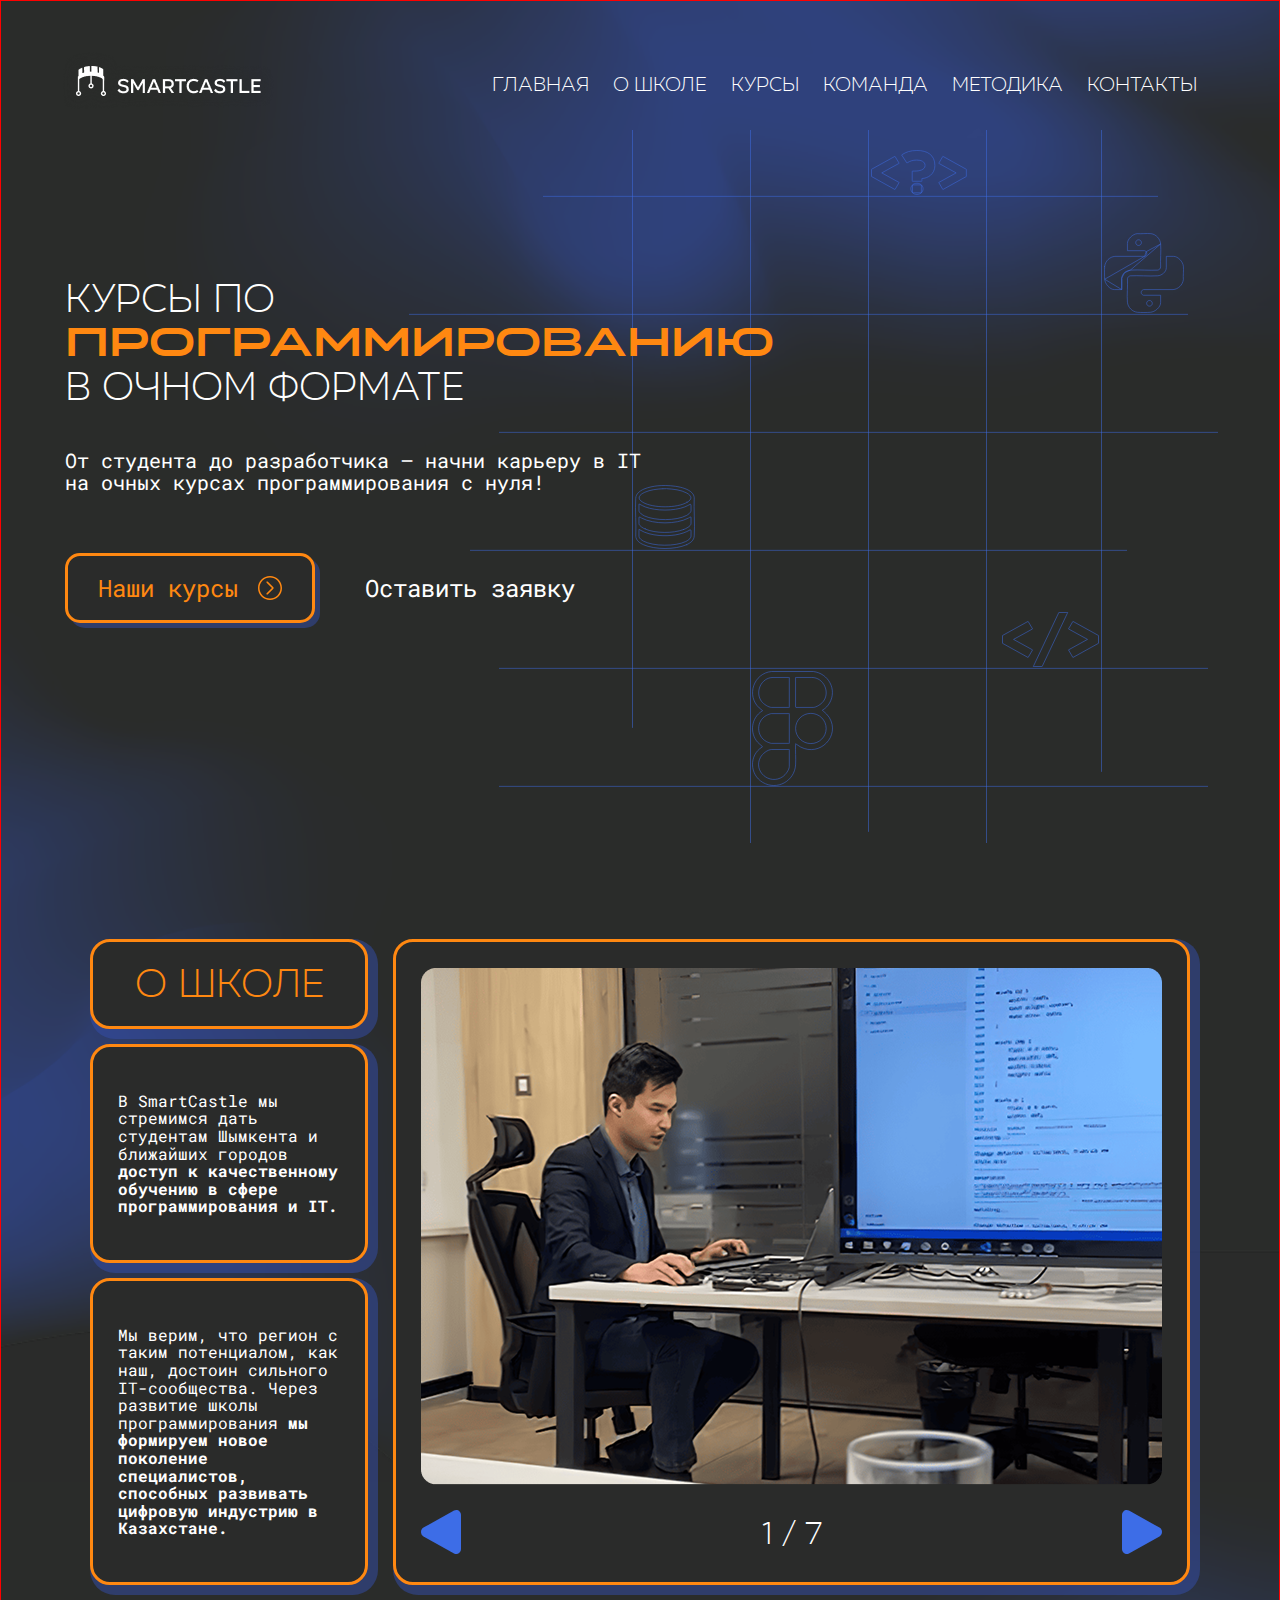
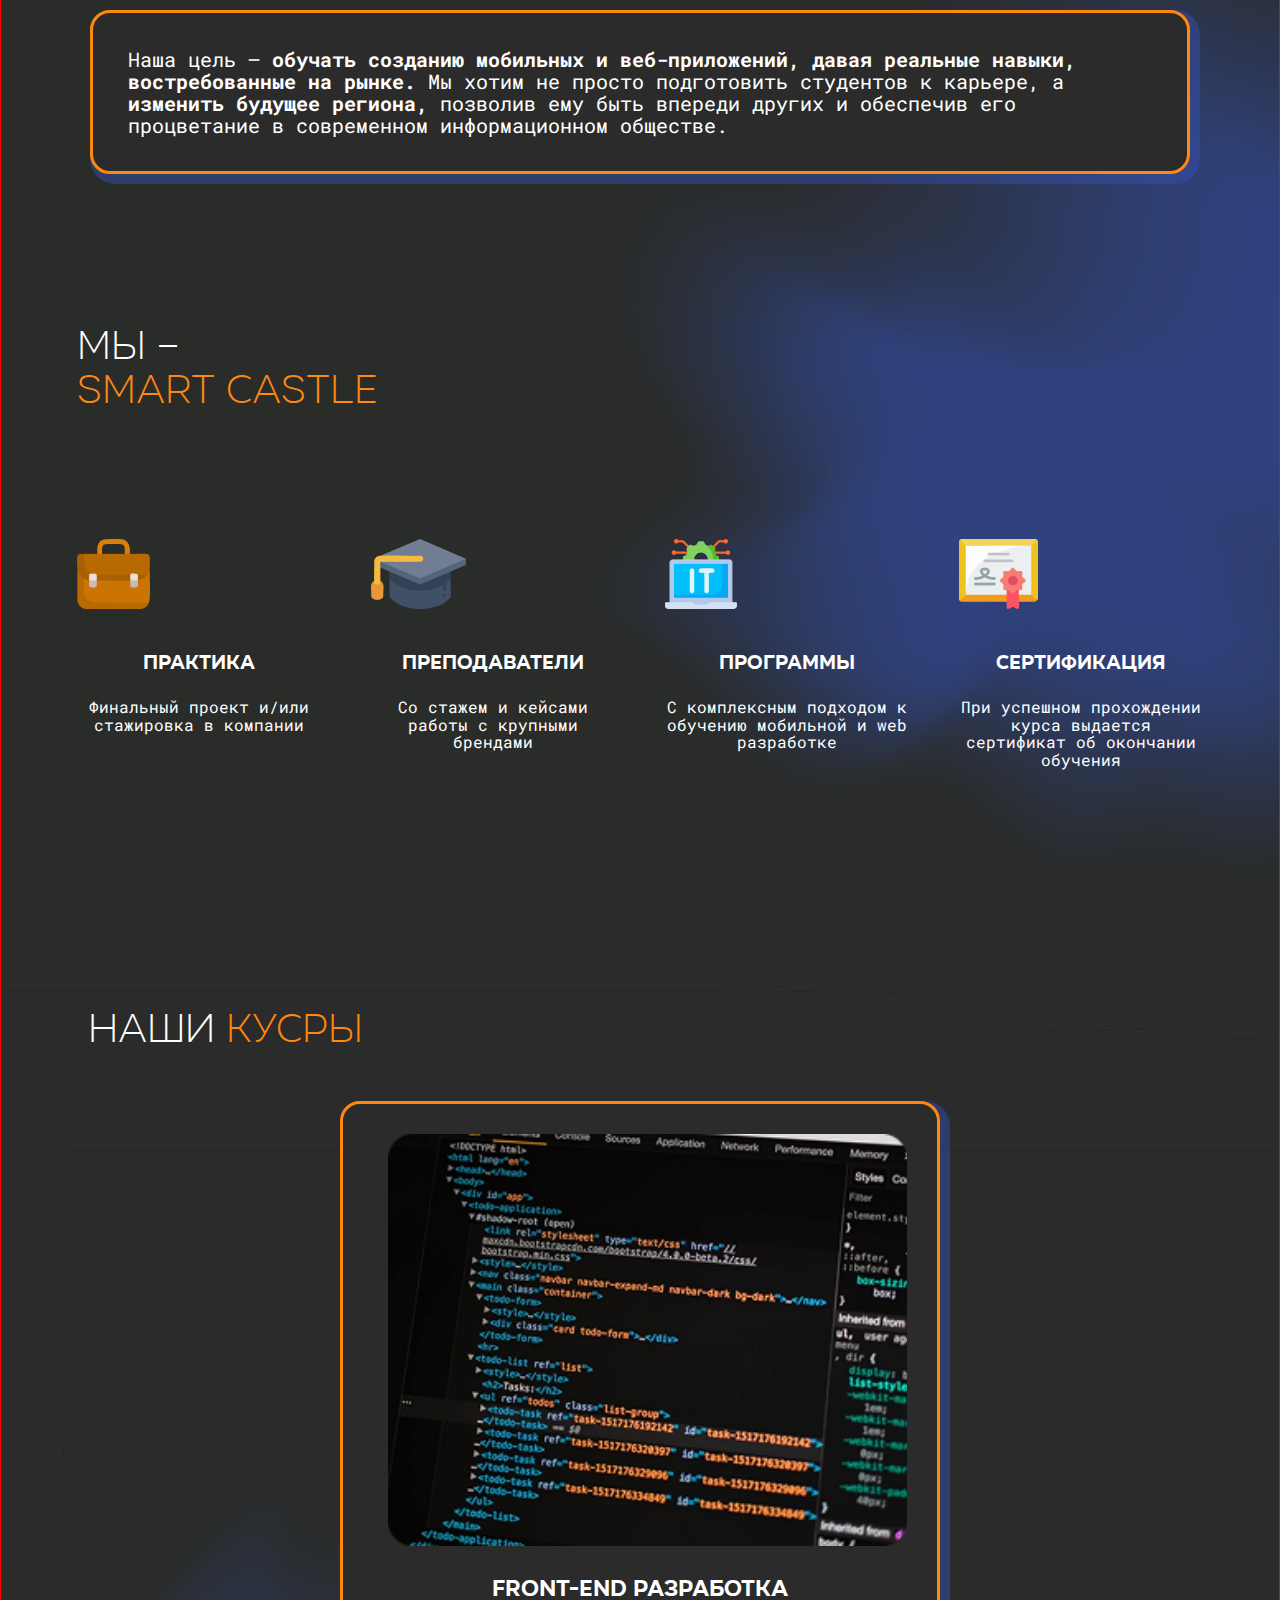
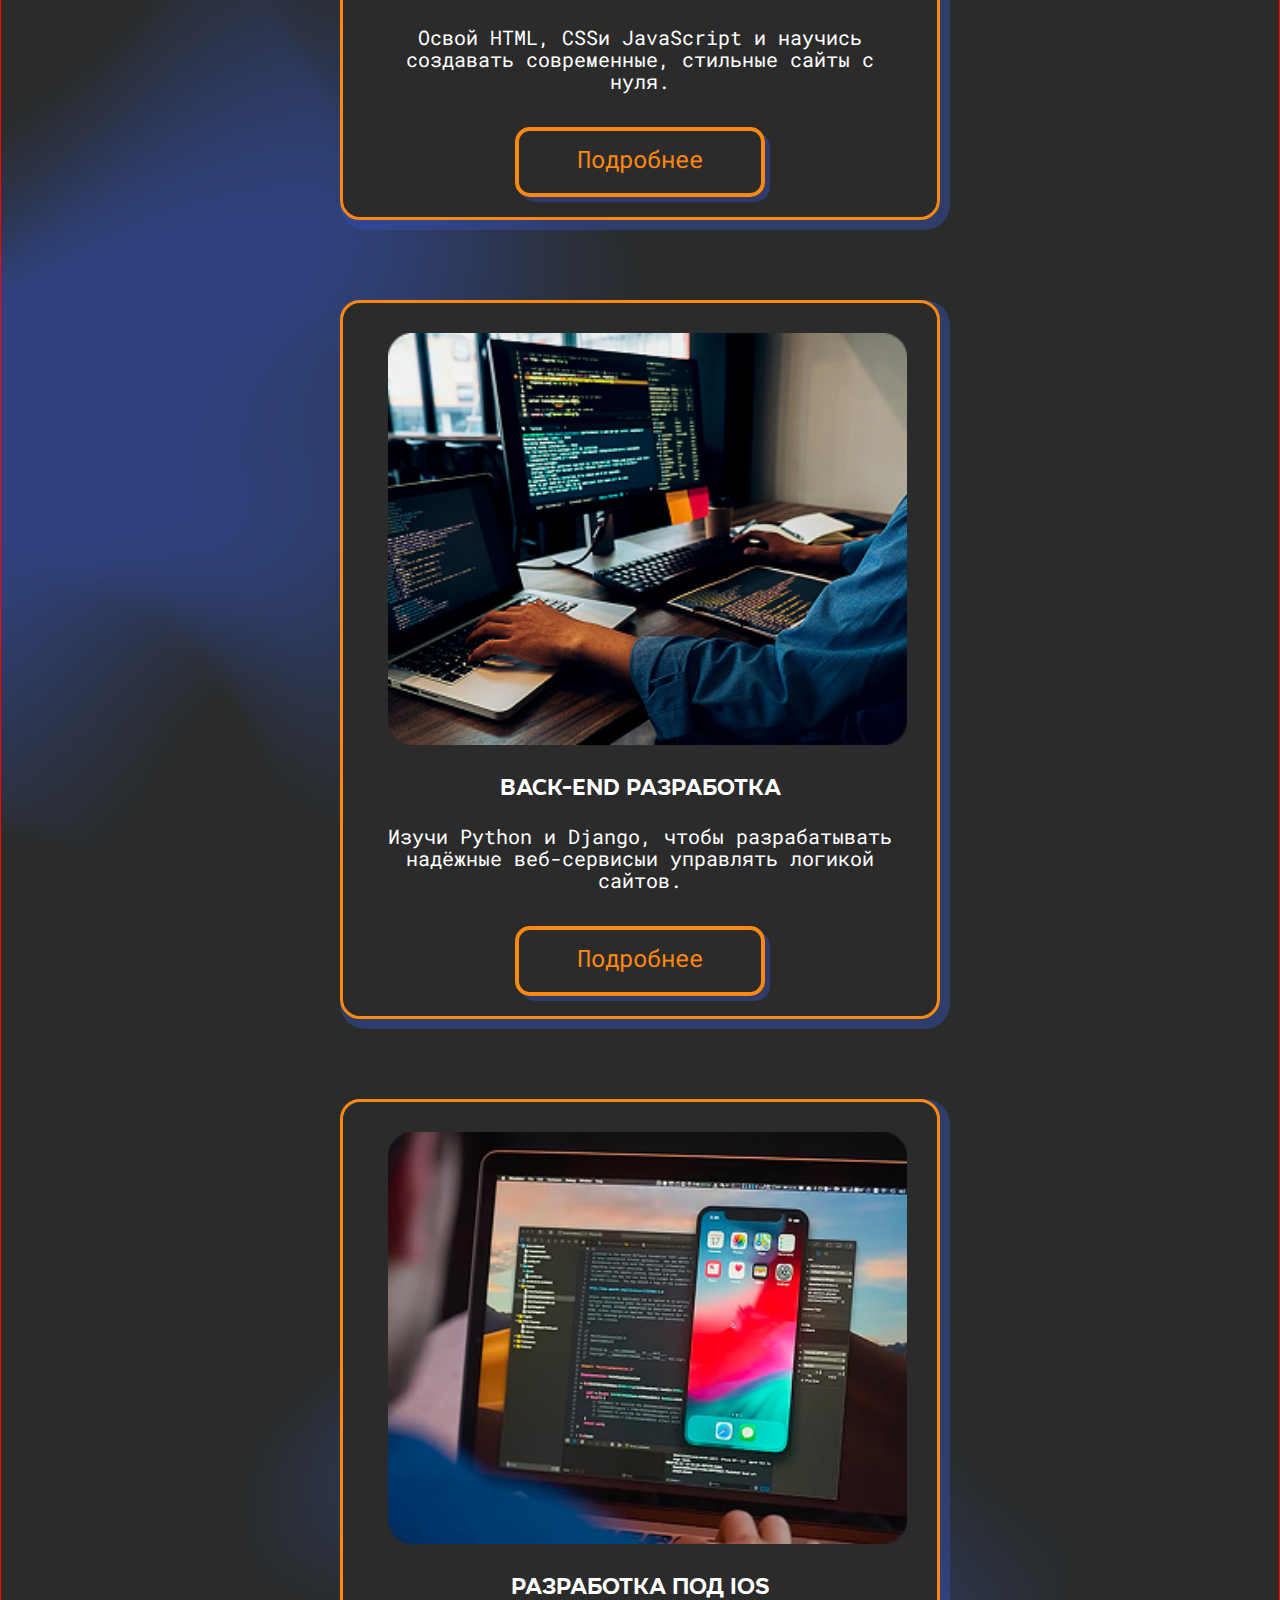
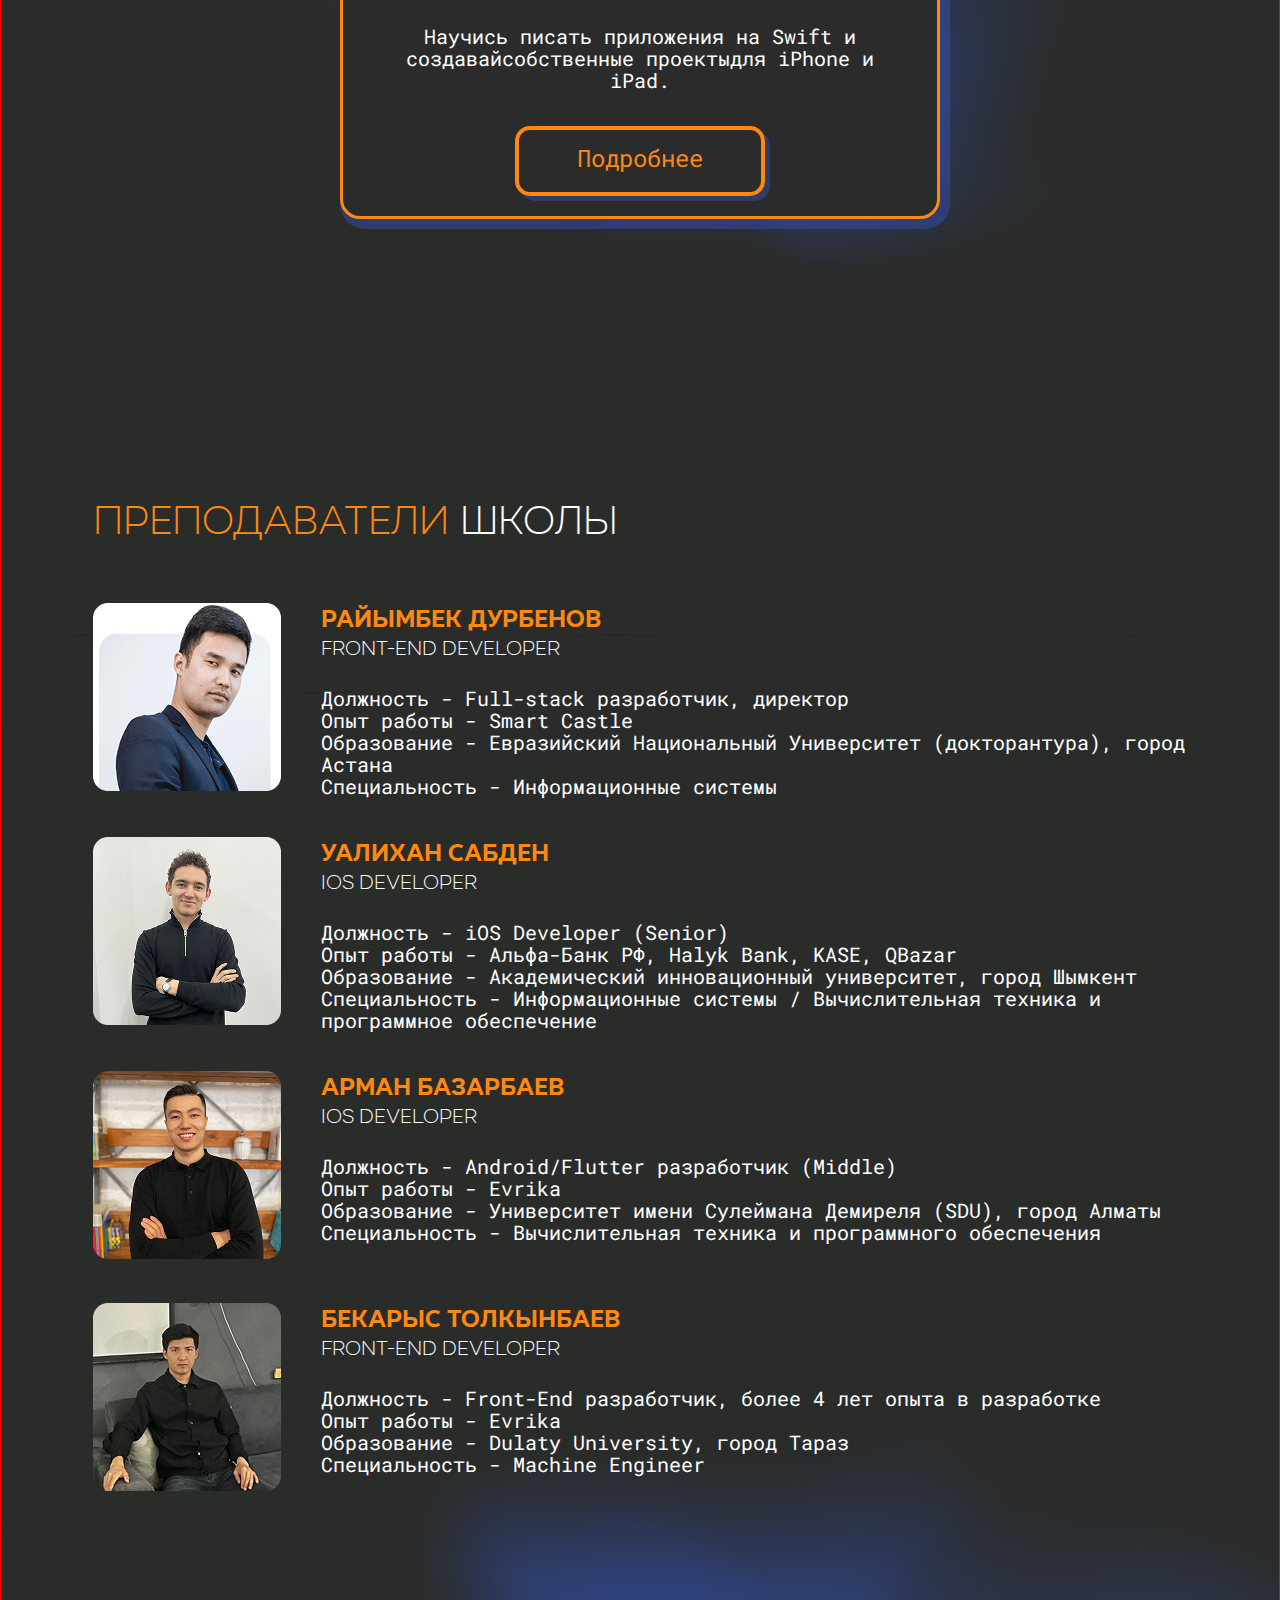
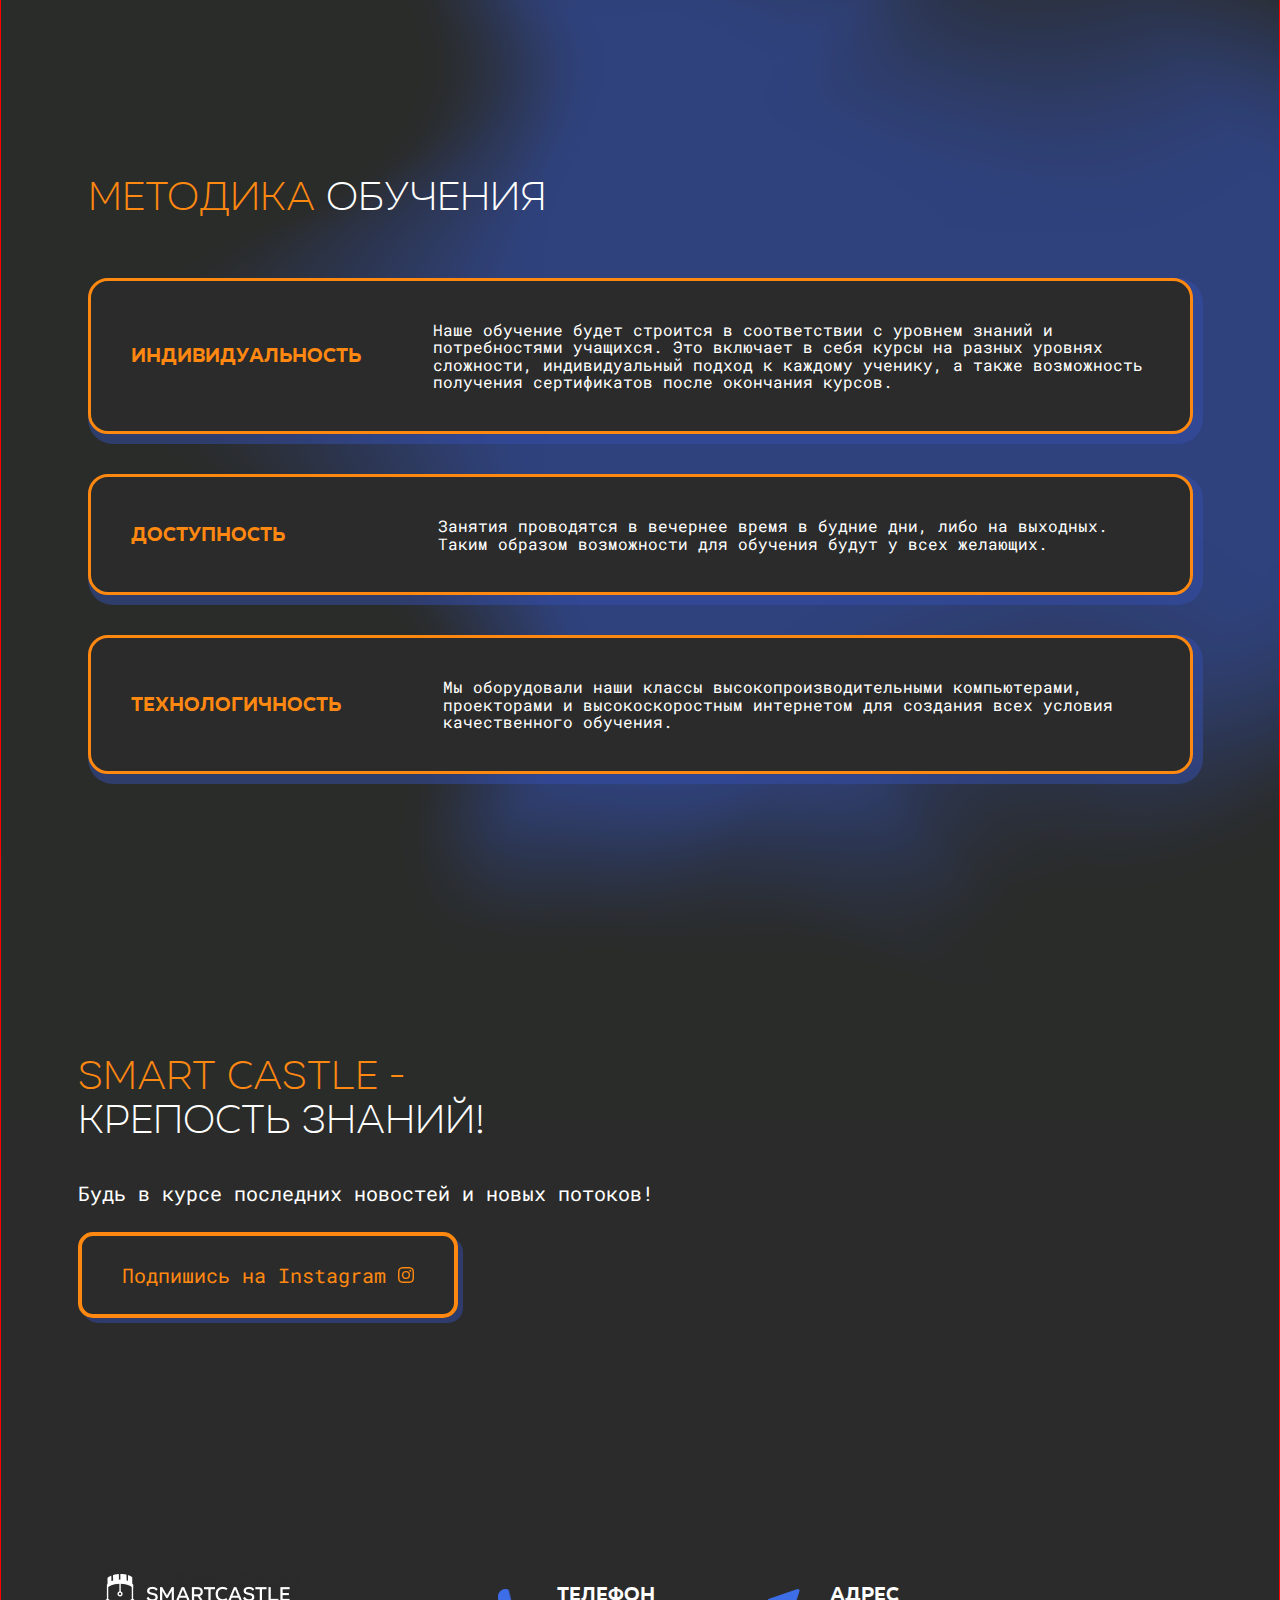
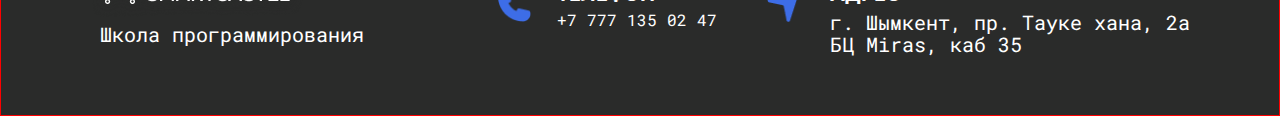
==== index.html @ e1bb18b4 "first commit" ====
<!DOCTYPE html>
<html lang="en">
	<head>
		<meta charset="UTF-8" />
		<meta name="viewport" content="width=device-width, initial-scale=1.0" />
		<title>Smart Castle</title>
		<link rel="stylesheet" href="src/css/style.css" />
	</head>
	<body>
		<div class="wrapper">
			<div id="header-placeholder"></div>
			<main class="main">
				<section class="main__section1 section1">
					<div class="main-section1__container">
						<img
							src="src/assets/logo-mobile.png"
							class="main-section1__img"
							alt="logo"
						/>
						<h1 class="main-section1__title" lang="ru">
							курсы по <br />
							<span class="main-section1__title2 hyphen-text"
								>программированию</span
							><br />
							в очном формате
						</h1>
						<p class="main-section1__description">
							От студента до разработчика — начни карьеру в IT <br />
							на очных курсах программирования с нуля!
						</p>
						<div class="main-section1__btns">
							<button class="main-section1__btn1">
								Наши курсы
								<svg
									class="main-section__btn-svg"
									width="24px"
									height="24px"
									viewBox="0 0 32 32"
									fill="#000000"
								>
									<g id="SVGRepo_iconCarrier">
										<g
											id="Page-1"
											stroke="none"
											stroke-width="1"
											fill="none"
											fill-rule="evenodd"
											sketch:type="MSPage"
										>
											<g
												id="Icon-Set"
												sketch:type="MSLayerGroup"
												transform="translate(-100.000000, -1087.000000)"
												fill="#f81"
											>
												<path
													d="M116,1117 C108.268,1117 102,1110.73 102,1103 C102,1095.27 108.268,1089 116,1089 C123.732,1089 130,1095.27 130,1103 C130,1110.73 123.732,1117 116,1117 L116,1117 Z M116,1087 C107.164,1087 100,1094.16 100,1103 C100,1111.84 107.164,1119 116,1119 C124.836,1119 132,1111.84 132,1103 C132,1094.16 124.836,1087 116,1087 L116,1087 Z M120.536,1102.12 L112.879,1094.46 C112.488,1094.07 111.855,1094.07 111.464,1094.46 C111.074,1094.86 111.074,1095.49 111.464,1095.88 L118.586,1103 L111.464,1110.12 C111.074,1110.51 111.074,1111.14 111.464,1111.54 C111.855,1111.93 112.488,1111.93 112.879,1111.54 L120.536,1103.88 C120.775,1103.64 120.85,1103.31 120.795,1103 C120.85,1102.69 120.775,1102.36 120.536,1102.12 L120.536,1102.12 Z"
													id="chevron-right-circle"
													sketch:type="MSShapeGroup"
												></path>
											</g>
										</g>
									</g>
								</svg>
							</button>
							<button class="main-section1__btn2">Оставить заявку</button>
						</div>
					</div>
				</section>

				<section class="main__section2 section2">
					<div class="main-section2__container">
						<div class="main-section2__wrap">
							<div class="main-section2__school-wrap">
								<div class="main-section2__school">
									<h2 class="main-section2__about">О ШКОЛЕ</h2>
									<p class="main-section2__description1">
										В SmartCastle мы стремимся дать студентам Шымкента и
										ближайших городов
										<span class="main-section2__description1-under"
											>доступ к качественному обучению в сфере программирования
											и IT.</span
										>
									</p>
									<p class="main-section2__description2">
										Мы верим, что регион с таким потенциалом, как наш, достоин
										сильного IT-сообщества. Через развитие школы
										программирования
										<span class="main-section2__description2-under"
											>мы формируем новое поколение специалистов, способных
											развивать цифровую индустрию в Казахстане.</span
										>
									</p>
								</div>
								<div class="main-section2__carousel">
									<div class="main-section2__carousel-wrap">
										<div class="main-section2__carousel-img" id="carousel">
											<img src="src/image/carusel/ca1.png" alt="carousel" />
											<img src="src/image/carusel/ca2.png" alt="carousel" />
											<img src="src/image/carusel/ca3.png" alt="carousel" />
											<img src="src/image/carusel/ca4.png" alt="carousel" />
											<img src="src/image/carusel/ca5.png" alt="carousel" />
											<img src="src/image/carusel/ca6.png" alt="carousel" />
											<img src="src/image/carusel/ca7.png" alt="carousel" />
										</div>

										<div class="main-section2__carousel-btns">
											<button id="prev" class="main-section2__carousel-btn1">
												<svg
													width="40"
													height="44"
													viewBox="0 0 40 44"
													fill="none"
													xmlns="http://www.w3.org/2000/svg"
												>
													<path
														d="M2.5151 26.3897C-0.838371 24.5191 -0.838365 19.4809 2.5151 17.6103L33.0292 0.589529C36.1884 -1.17265 40 1.22764 40 4.9792L40 39.0208C40 42.7724 36.1884 45.1726 33.0292 43.4105L2.5151 26.3897Z"
														fill="#3D6DE7"
													/>
												</svg>
											</button>
											<p id="counter" class="main-section2__carousel-text">
												1/7
											</p>
											<button id="next" class="main-section2__carousel-btn2">
												<svg
													width="40"
													height="44"
													viewBox="0 0 40 44"
													fill="none"
													xmlns="http://www.w3.org/2000/svg"
												>
													<path
														d="M37.4849 17.6103C40.8384 19.4809 40.8384 24.5191 37.4849 26.3897L6.9708 43.4105C3.81164 45.1727 -1.56042e-06 42.7724 -1.42355e-06 39.0208L-1.8165e-07 4.97918C-4.47859e-08 1.22762 3.81165 -1.17265 6.9708 0.589528L37.4849 17.6103Z"
														fill="#3D6DE7"
													/>
												</svg>
											</button>
										</div>
									</div>
								</div>
							</div>
							<div class="main-section2__footer">
								<p class="main-section2__footer-text">
									Наша цель —
									<span class="main-section2__footer-weight1"
										>обучать созданию мобильных и веб-приложений, давая реальные
										навыки, востребованные на рынке.</span
									>
									Мы хотим не просто подготовить студентов к карьере, а
									<span class="main-section2__footer-weight2">
										изменить будущее региона,</span
									>
									позволив ему быть впереди других и обеспечив его процветание в
									современном информационном обществе.
								</p>
							</div>
						</div>
					</div>
				</section>
				<section class="main__section3 section3">
					<div class="main-section3__container">
						<h2 class="main-section3__title">
							мы – <br />
							<span>Smart castle</span>
						</h2>
						<div class="main-section3__our">
							<div>
								<img src="src/assets/icons/bag.png" alt="bag" />
								<h3>Практика</h3>
								<p>Финальный проект и/или стажировка в компании</p>
							</div>
							<div>
								<img src="src/assets/icons/studenthat.png" alt="studenthat" />
								<h3>Преподаватели</h3>
								<p>Со стажем и кейсами работы с крупными брендами</p>
							</div>
							<div>
								<img src="src/assets/icons/programs.png" alt="programs" />
								<h3>программы</h3>
								<p>
									С комплексным подходом к обучению мобильной и web разработке
								</p>
							</div>
							<div>
								<img
									src="src/assets/icons/certification.png"
									alt="certification"
								/>
								<h3>Сертификация</h3>
								<p>
									При успешном прохождении курса выдается сертификат об
									окончании обучения
								</p>
							</div>
						</div>
					</div>
				</section>
				<section class="main__section4 section4">
					<div class="main-section4__container">
						<h2 class="main-section4__title">НАШИ <span>КУСРЫ</span></h2>
						<div class="main-section4__courses">
							<div class="main-section4__courses-wrapper1">
								<img
									class="main-section4__courses-img"
									src="src/assets/fontend.png"
									alt="frontimg"
								/>
								<h3 class="main-section4__courses-title1">
									Front-end разработка
								</h3>
								<p class="main-section4__courses-description">
									Освой HTML, CSSи JavaScript и научись создавать современные,
									стильные сайты с нуля.
								</p>
								<a class="main-section4__courses-btn" href="#">Подробнее</a>
							</div>
							<div class="main-section4__courses-wrapper1">
								<img
									class="main-section4__courses-img"
									src="src/assets/backend.png"
									alt="frontimg"
								/>
								<h3 class="main-section4__courses-title1">
									back-end разработка
								</h3>
								<p class="main-section4__courses-description">
									Изучи Python и Django, чтобы разрабатывать надёжные
									веб-сервисыи управлять логикой сайтов.
								</p>
								<a class="main-section4__courses-btn" href="#">Подробнее</a>
							</div>
							<div class="main-section4__courses-wrapper1">
								<img
									class="main-section4__courses-img"
									src="src/assets/ios.png"
									alt="frontimg"
								/>
								<h3 class="main-section4__courses-title1">
									разработка под ios
								</h3>
								<p class="main-section4__courses-description">
									Научись писать приложения на Swift и создавайсобственные
									проектыдля iPhone и iPad.
								</p>
								<a class="main-section4__courses-btn" href="#">Подробнее</a>
							</div>
						</div>
					</div>
				</section>
				<section class="main__section5 section5">
					<div class="main-section5__container">
						<h3 class="main-section5__title">
							Преподаватели <span>школы</span>
						</h3>
						<div class="main-section5__mentors-wrp">
							<div class="main-section5__mentor">
								<div class="main-section5__mentor-img">
									<img src="src/image/mentors/mentor1.png" alt="mentor1" />
								</div>
								<div class="main-section5__mentor-data">
									<h4 class="main-section5__mentor-name">РАЙЫМБЕК ДУРБЕНОВ</h4>
									<p class="main-section5__mentor-stack">front-end developer</p>
									<ul class="main-section5__mentor-about">
										<li>Должность - Full-stack разработчик, директор</li>
										<li>Опыт работы - Smart Castle</li>
										<li>
											Образование - Евразийский Национальный Университет
											(докторантура), город Астана
										</li>
										<li>Специальность - Информационные системы</li>
									</ul>
								</div>
							</div>

							<div class="main-section5__mentor">
								<div class="main-section5__mentor-img">
									<img src="src/image/mentors/mentor2.png" alt="mentor2" />
								</div>
								<div class="main-section5__mentor-data">
									<h4 class="main-section5__mentor-name">УАЛИХАН САБДЕН</h4>
									<p class="main-section5__mentor-stack">iOS developer</p>
									<ul class="main-section5__mentor-about">
										<li>Должность - iOS Developer (Senior)</li>
										<li>
											Опыт работы - Альфа-Банк РФ, Halyk Bank, KASE, QBazar
										</li>
										<li>
											Образование - Академический инновационный университет,
											город Шымкент
										</li>
										<li>
											Специальность - Информационные системы / Вычислительная
											техника и программное обеспечение
										</li>
									</ul>
								</div>
							</div>

							<div class="main-section5__mentor">
								<div class="main-section5__mentor-img">
									<img src="src/image/mentors/mentor3.png" alt="mentor3" />
								</div>
								<div class="main-section5__mentor-data">
									<h4 class="main-section5__mentor-name">АРМАН БАЗАРБАЕВ</h4>
									<p class="main-section5__mentor-stack">iOS developer</p>
									<ul class="main-section5__mentor-about">
										<li>Должность - Android/Flutter разработчик (Middle)</li>
										<li>Опыт работы - Evrika</li>
										<li>
											Образование - Университет имени Сулеймана Демиреля (SDU),
											город Алматы
										</li>
										<li>
											Специальность - Вычислительная техника и программного
											обеспечения
										</li>
									</ul>
								</div>
							</div>

							<div class="main-section5__mentor">
								<div class="main-section5__mentor-img">
									<img src="src/image/mentors/mentor4.png" alt="mentor4" />
								</div>
								<div class="main-section5__mentor-data">
									<h4 class="main-section5__mentor-name">БЕКАРЫС ТОЛКЫНБАЕВ</h4>
									<p class="main-section5__mentor-stack">front-end developer</p>
									<ul class="main-section5__mentor-about">
										<li>
											Должность - Front-End разработчик, более 4 лет опыта в
											разработке
										</li>
										<li>Опыт работы - Evrika</li>
										<li>Образование - Dulaty University, город Тараз</li>
										<li>Специальность - Machine Engineer</li>
									</ul>
								</div>
							</div>
						</div>
					</div>
				</section>
				<section class="main__section6 section6">
					<div class="main-section6__container">
						<div class="main-section6__container-wrp">
							<h3 class="main-section6__title">
								Методика <span>обучения</span>
							</h3>
							<div class="main-section6__content-wrp">
								<div class="main-section6__content1">
									<h4 class="main-section6__content-title">Индивидуальность</h4>
									<p class="main-section6__content-description">
										Наше обучение будет строится в соответствии с уровнем знаний
										и потребностями учащихся. Это включает в себя курсы на
										разных уровнях сложности, индивидуальный подход к каждому
										ученику, а также возможность получения сертификатов после
										окончания курсов.
									</p>
								</div>
								<div class="main-section6__content2">
									<h4 class="main-section6__content-title">доступность</h4>
									<p class="main-section6__content-description">
										Занятия проводятся в вечернее время в будние дни, либо на
										выходных. Таким образом возможности для обучения будут у
										всех желающих.
									</p>
								</div>
								<div class="main-section6__content3">
									<h4 class="main-section6__content-title">технологичность</h4>
									<p class="main-section6__content-description">
										Мы оборудовали наши классы высокопроизводительными
										компьютерами, проекторами и высокоскоростным интернетом для
										создания всех условия качественного обучения.
									</p>
								</div>
							</div>
						</div>
					</div>
				</section>
				<section class="main-section7 section7">
					<div class="main-section7__container">
						<h3 class="main-section7__title">
							smart castle - <br />
							<span>крепость знаний!</span>
						</h3>
						<p class="main-section7__description">
							Будь в курсе последних новостей и новых потоков!
						</p>
						<a class="main-section7__btn" href="#">
							Подпишись на Instagram
							<svg
								viewBox="0 0 16 16"
								class="bi bi-instagram"
								fill="currentColor"
								height="16"
								width="16"
								xmlns="http://www.w3.org/2000/svg"
							>
								<path
									d="M8 0C5.829 0 5.556.01 4.703.048 3.85.088 3.269.222 2.76.42a3.917 3.917 0 0 0-1.417.923A3.927 3.927 0 0 0 .42 2.76C.222 3.268.087 3.85.048 4.7.01 5.555 0 5.827 0 8.001c0 2.172.01 2.444.048 3.297.04.852.174 1.433.372 1.942.205.526.478.972.923 1.417.444.445.89.719 1.416.923.51.198 1.09.333 1.942.372C5.555 15.99 5.827 16 8 16s2.444-.01 3.298-.048c.851-.04 1.434-.174 1.943-.372a3.916 3.916 0 0 0 1.416-.923c.445-.445.718-.891.923-1.417.197-.509.332-1.09.372-1.942C15.99 10.445 16 10.173 16 8s-.01-2.445-.048-3.299c-.04-.851-.175-1.433-.372-1.941a3.926 3.926 0 0 0-.923-1.417A3.911 3.911 0 0 0 13.24.42c-.51-.198-1.092-.333-1.943-.372C10.443.01 10.172 0 7.998 0h.003zm-.717 1.442h.718c2.136 0 2.389.007 3.232.046.78.035 1.204.166 1.486.275.373.145.64.319.92.599.28.28.453.546.598.92.11.281.24.705.275 1.485.039.843.047 1.096.047 3.231s-.008 2.389-.047 3.232c-.035.78-.166 1.203-.275 1.485a2.47 2.47 0 0 1-.599.919c-.28.28-.546.453-.92.598-.28.11-.704.24-1.485.276-.843.038-1.096.047-3.232.047s-2.39-.009-3.233-.047c-.78-.036-1.203-.166-1.485-.276a2.478 2.478 0 0 1-.92-.598 2.48 2.48 0 0 1-.6-.92c-.109-.281-.24-.705-.275-1.485-.038-.843-.046-1.096-.046-3.233 0-2.136.008-2.388.046-3.231.036-.78.166-1.204.276-1.486.145-.373.319-.64.599-.92.28-.28.546-.453.92-.598.282-.11.705-.24 1.485-.276.738-.034 1.024-.044 2.515-.045v.002zm4.988 1.328a.96.96 0 1 0 0 1.92.96.96 0 0 0 0-1.92zm-4.27 1.122a4.109 4.109 0 1 0 0 8.217 4.109 4.109 0 0 0 0-8.217zm0 1.441a2.667 2.667 0 1 1 0 5.334 2.667 2.667 0 0 1 0-5.334z"
								></path>
							</svg>
						</a>
					</div>
				</section>
			</main>
			<footer class="footer footer_page">
				<div class="footer__container">
					<div class="footer__logo-wrp">
						<img class="footer__logo" src="src/assets/logo.png" alt="logo" />
						<h3 class="footer__title">Школа программирования</h3>
					</div>
					<div class="footer__contacts">
						<div class="footer-contacts__block1">
							<img
								width="33"
								height="33"
								class="foonter__phone-img"
								src="src/assets/icons/phone.png"
								alt="phone"
							/>
							<div>
								<p class="footer-contacts__block1-phone">телефон</p>
								<p class="footer-contacts__block1-number">+7 777 135 02 47</p>
							</div>
						</div>
						<div class="footer-contacts__block2">
							<img
								width="33"
								height="33"
								class="footer__location-img"
								src="src/assets/icons/location.png"
								alt="location"
							/>
							<div>
								<p class="footer-contacts__block2-phone">Адрес</p>
								<p class="footer-contacts__block2-number">
									г. Шымкент, пр. Тауке хана, 2а <br />БЦ Miras, каб 35
								</p>
							</div>
						</div>
					</div>
				</div>
			</footer>
		</div>
		<script src="src/js/index.js"></script>
	</body>
</html>
---- src/css/style.css ----
* {
	margin: 0;
	padding: 0;
	box-sizing: border-box;
	scroll-behavior: smooth;
}
::-webkit-scrollbar {
	display: none;
}

html {
	scrollbar-width: none;
	background-color: var(--main-color);
}
body._lock {
	overflow: hidden;
}

:root {
	--main-color: #2a2b2a;
}

@font-face {
	font-family: 'Roboto';
	src: url(../fonts/roboto/RobotoMono-Regular.ttf);
	src: local('0'),
		url(../fonts/roboto/RobotoMono-Regular.ttf) format('truetype');
	font-weight: 400;
	font-style: normal;
}
@font-face {
	font-family: 'Roboto';
	src: url(../fonts/roboto/RobotoMono-Bold.ttf);
	src: local('0'), url(../fonts/roboto/RobotoMono-Bold.ttf) format('truetype');
	font-weight: 700;
	font-style: normal;
}
@font-face {
	font-family: 'Organetto';
	src: url(../fonts/organetto/Organetto-Bold.ttf);
	src: local('0'), url(../fonts/organetto/Organetto-Bold.ttf) format('truetype');
	font-weight: 700;
	font-style: normal;
}
@font-face {
	font-family: 'OrganettoExt';
	src: url(../fonts/organetto/Organetto-BoldExt.ttf);
	src: local('0'),
		url(../fonts/organetto/Organetto-BoldExt.ttf) format('truetype');
	font-weight: 700;
	font-style: normal;
}
@font-face {
	font-family: 'Organetto';
	src: url(../fonts/organetto/Organetto-UltraLight.ttf);
	src: local('0'),
		url(../fonts/organetto/Organetto-UltraLight.ttf) format('truetype');
	font-weight: 200;
	font-style: normal;
}
.wrapper {
	width: 100%;
	background: url(../assets/backgrounds.png) no-repeat 0% 0%;
	background-size: cover;
}
.header {
	width: 100%;
	height: 100%;
	margin: 0 auto;
	max-width: 1512px;
}
.header__container {
	max-height: 129px;
	display: flex;
	margin: 0 90px;
	justify-content: space-between;
	padding: 50px 0;
}
/* MOBILE */
.menu__icon {
	display: none;
}
/* mobile */
.header__menu {
	padding-top: 13px;
}
.menu__list {
	display: flex;
}
.menu__body li a {
	font-family: 'Organetto', sans-serif;
	margin-top: 5px;
	margin-right: 50px;
	font-size: 20px;
	color: #ffffff;
	font-weight: 400;
	text-align: center;
	text-decoration: none;
	padding-bottom: 5px;
	position: relative;
	display: inline-block;
	text-decoration: none;
	border: 2px solid transparent;
	overflow: hidden;
}
.menu__body li a {
	text-decoration: none;
}
.menu__body li {
	list-style-type: none;
	cursor: pointer;
}
.menu__body li a::before {
	content: '';
	position: absolute;
	bottom: 0;
	left: 0;
	width: 0;
	height: 2px;
	background: #3d6de7;
	transition: width 0.4s linear;
}
.menu__body li a:hover::before {
	width: 100%;
}
.menu__body li a:last-child {
	padding-right: 0;
}
* section {
	max-width: 1512px;
	margin: 0 auto;
}
/* Main */
main {
	width: 100%;
}
/* section 1 */
.main__section1 {
	max-width: 1512px;
	margin: 0 auto;
	margin-bottom: 95px;
	background-image: url(../assets/lines.svg), url(../assets/illustrations.svg);
	background-position: 87% 26%;
	background-repeat: no-repeat;
}
.main-section1__container {
	display: flex;
	max-width: 1358px;
	margin: 0 auto;
	margin-bottom: 45px;
	flex-direction: column;
	padding: 147px 0 220px 0;
}
.main-section1__img {
	display: none;
}
.main-section1__title {
	font-family: 'Organetto', sans-serif;
	font-weight: 200;
	font-style: normal;
	text-transform: uppercase;
	font-size: 65px;
	line-height: 110%;
	color: #fff;
}
.main-section1__title2 {
	font-family: 'OrganettoExt', sans-serif;
	font-size: 60px;
	font-weight: 700;
	color: #f81;
}
.main-section1__description {
	font-family: 'Roboto', sans-serif;
	padding-top: 40px;
	font-size: 24px;
	line-height: 110%;
	font-weight: 400;
	color: #fff;
}
.main-section1__btns {
	padding-top: 60px;
	display: flex;
	flex-direction: row;
	gap: 50px;
}
.main-section1__btn1 {
	display: flex;
	justify-content: space-between;
	padding: 0 30px;
	font-family: 'Roboto', sans-serif;
	background-color: #2a2b2a;
	border: 3px solid #f81;
	border-radius: 15px;
	width: 250px;
	height: 70px;
	font-weight: 500;
	font-size: 24px;
	line-height: 110%;
	text-align: center;
	align-items: center;
	color: #f81;
	cursor: pointer;
	box-shadow: 5px 5px 0 0 rgba(51, 78, 172, 0.5);
}
.main-section1__btn1:hover {
	background-color: #f81;
	color: #fff;
	transition-duration: 350ms;
	text-decoration: underline;
}
.main-section1__btn1:hover svg path {
	fill: #fff;
	transition-duration: 350ms;
}
.main-section1__btn1:active {
	box-shadow: 0 0 rgba(51, 78, 172, 0.5);
	margin-bottom: 5px;
	margin-left: 5px;
	transform: translateY(5px);
	transition-duration: 100ms;
}
/* section 2 */
.main-section1__btn2 {
	font-family: 'Roboto', sans-serif;
	background-color: transparent;
	border: none;
	font-weight: 500;
	font-size: 24px;
	line-height: 110%;
	text-decoration-skip-ink: none;
	text-align: center;
	color: #fff;
	cursor: pointer;
}
.main-section1__btn2:hover {
	text-decoration: underline;
	transition-duration: 200ms;
}
.main-section1__btn2:active {
	padding: 0;
	margin-bottom: 5px;
	margin-left: 5px;
	transform: translateY(5px);
	transition-duration: 350ms;
}
.main-section2__container {
	max-width: 1358px;
	margin: 0 auto;
	padding-bottom: 150px;
}
.main-section2__wrap {
	display: flex;
	flex-direction: column;
	gap: 25px;
}
.main-section2__school-wrap {
	display: flex;
	flex-direction: row;
	max-width: 1332px;
	gap: 25px;
}
.main-section2__school {
	display: flex;
	flex-direction: column;
	justify-content: space-between;
}
.main-section2__about {
	font-family: 'Organetto', sans-serif;
	padding: 15px 0;
	display: inline-block;
	border: 3px solid #f81;
	border-radius: 20px;
	font-weight: 400;
	font-size: 60px;
	line-height: 110%;
	color: #f81;
	text-align: center;
	box-shadow: 5px 5px 0 5px rgba(51, 78, 172, 0.5);
	background: #2a2b2a;
}
.main-section2__description1 {
	font-family: 'Roboto', sans-serif;
	padding: 35px;
	border: 3px solid #f81;
	border-radius: 20px;
	font-weight: 400;
	font-size: 24px;
	line-height: 110%;
	color: #fff;
	box-shadow: 5px 5px 0 5px rgba(51, 78, 172, 0.5);
	background: #2a2b2a;
}
.main-section2__description1-under {
	font-weight: 700;
}
.main-section2__description2 {
	font-family: 'Roboto', sans-serif;
	padding: 35px;
	border: 3px solid #f81;
	border-radius: 20px;
	box-shadow: 5px 5px 0 5px rgba(51, 78, 172, 0.5);
	background: #2a2b2a;
	font-weight: 400;
	font-size: 24px;
	line-height: 110%;
	color: #fff;
}
.main-section2__description2-under {
	font-weight: 700;
}
.main-section2__carousel {
	border: 3px solid #f81;
	border-radius: 20px;
	max-width: 811px;
	max-height: 653px;
	box-shadow: 5px 5px 0 5px rgba(51, 78, 172, 0.5);
	background: #2a2b2a;
	padding: 25px;
}
.main-section2__carousel-wrap {
	display: flex;
	width: 100%;
	max-width: 800px;
	margin: 0 auto;
	flex-direction: column;
	overflow: hidden;
}
.main-section2__carousel-img {
	display: flex;
	max-width: 741px;
	margin: 0 auto;
	transition: transform 0.5s ease;
	scroll-behavior: smooth;
}
.main-section2__carousel-btns {
	display: flex;
	padding-top: 15px;
	margin-top: 10px;
	justify-content: space-between;
	gap: 10px;
	align-items: center;
	font-weight: bold;
}
.main-section2__carousel-btn1 {
	background: transparent;
	border: none;
	cursor: pointer;
}
.main-section2__carousel-text {
	font-family: 'Organetto', sans-serif;
	font-weight: 400;
	font-size: 32px;
	line-height: 110%;
	color: #fff;
}
.main-section2__carousel-btn2 {
	background: transparent;
	border: none;
	cursor: pointer;
}
.main-section2__footer {
	padding: 35px;
	border: 3px solid #f81;
	border-radius: 20px;
	max-width: 1332px;
	max-height: 168px;
	box-shadow: 5px 5px 0 5px rgba(51, 78, 172, 0.5);
	background: #2a2b2a;
}
.main-section2__footer-text {
	font-family: 'Roboto', sans-serif;
	font-weight: 400;
	font-size: 24px;
	line-height: 110%;
	color: #fff;
}
.main-section2__footer-weight1 {
	font-weight: 700;
}
.main-section2__footer-weight2 {
	font-weight: 700;
}
/* section 3 */
.main__section3 {
	width: 100%;
	height: 100%;
}
.main-section3__container {
	max-width: 1358px;
	margin: 0 auto;
	padding-bottom: 280px;
}
.main-section3__title {
	font-family: 'Organetto', sans-serif;
	font-weight: 400;
	font-size: 60px;
	line-height: 110%;
	color: #fff;
	text-transform: uppercase;
}
.main-section3__title span {
	color: #f81;
}
.main-section3__our {
	display: flex;
	gap: 50px;
	margin-top: 127px;
}
.main-section3__our div {
	justify-items: center;
	width: 288px;
	height: 188px;
	padding-bottom: 18px;
}
.main-section3__our h3 {
	font-family: 'Organetto', sans-serif;
	font-weight: 700;
	font-size: 28px;
	line-height: 110%;
	text-align: center;
	color: #fff;
	text-transform: uppercase;
	margin-top: 39px;
	margin-bottom: 24px;
}
.main-section3__our p {
	font-family: 'Roboto', sans-serif;
	font-weight: 400;
	font-size: 20px;
	line-height: 110%;
	text-align: center;
	color: #fff;
}
/* section 4 */
.main-section4__container {
	max-width: 1358px;
	margin: 0 auto;
	padding-bottom: 280px;
}
.main-section4__title {
	font-family: 'Organetto', sans-serif;
	font-weight: 400;
	font-size: 60px;
	line-height: 110%;
	color: #fff;
}
.main-section4__title span {
	color: #f81;
}
.main-section4__courses {
	display: flex;
	gap: 60px;
}
.main-section4__courses-wrapper1 {
	border: 3px solid #f81;
	border-radius: 20px;
	margin-top: 50px;
	box-shadow: 5px 5px 0 5px rgba(51, 78, 172, 0.5);
	background: #2a2b2a;
}
.main-section4__courses-wrapper1:active {
	margin-bottom: 5px;
	margin-left: 5px;
	box-shadow: 0 0 0 0 rgba(51, 78, 172, 0.5);
	transform: translateY(5px);
	transition-duration: 300ms;
}
.main-section4__courses-img {
	margin: 44px 45px 35px 45px;
}
.main-section4__courses-title1 {
	font-family: 'Organetto', sans-serif;
	margin: 0 47px;
	font-weight: 700;
	font-size: 23px;
	line-height: 110%;
	text-align: center;
	color: #fff;
	text-transform: uppercase;
}
.main-section4__courses-description {
	font-family: 'Roboto', sans-serif;
	margin: 25px 45px 35px 45px;
	font-weight: 400;
	font-size: 20px;
	line-height: 110%;
	text-align: center;
	color: #fff;
}
.main-section4__courses-btn {
	font-family: 'Roboto', sans-serif;
	display: inline-block;
	margin: 0 77px 44px 77px;
	padding: 15px 20px;
	border: 4px solid #f81;
	border-radius: 15px;
	width: 250px;
	height: 70px;
	font-weight: 500;
	font-size: 24px;
	line-height: 110%;
	text-align: center;
	color: #f81;
	text-decoration: none;
	box-shadow: 5px 5px 0 0 rgba(51, 78, 172, 0.5);
}
.main-section4__courses-btn:hover {
	background-color: #f81;
	color: #fff;
	transition-duration: 350ms;
	text-decoration: underline;
}
.main-section4__courses-btn:active {
	box-shadow: 0 0 rgba(51, 78, 172, 0.5);
	transition-duration: 100ms;
	margin-bottom: 5px;
	margin-left: 80px;
	transform: translateY(5px);
}
/* section 5 */
.main-section5__container {
	max-width: 1358px;
	margin: 0 auto;
	padding-bottom: 280px;
}
.main-section5__title {
	font-family: 'Organetto', sans-serif;
	text-transform: uppercase;
	font-weight: 400;
	font-size: 60px;
	line-height: 110%;
	color: #f81;
	margin-bottom: 60px;
}
.main-section5__title span {
	color: #fff;
}
.main-section5__mentors-wrp {
	display: flex;
	flex-direction: column;
	gap: 40px;
}
.main-section5__mentor {
	display: flex;
}
.main-section5__mentor-data {
	margin: 0 0 0 40px;
}
.main-section5__mentor-name {
	font-family: 'Organetto', sans-serif;
	text-align: start;
	font-weight: 700;
	font-size: 24px;
	color: #f81;
}
.main-section5__mentor-stack {
	font-family: 'Organetto', sans-serif;
	text-transform: uppercase;
	font-weight: 200;
	font-size: 20px;
	color: #fff;
	padding-bottom: 25px;
}
.main-section5__mentor-about {
	font-family: 'Roboto', sans-serif;
	list-style-type: none;
	font-weight: 400;
	font-size: 20px;
	line-height: 110%;
	color: #fff;
}
/* section 6 */
.main-section6__container {
	max-width: 1358px;
	margin: 0 auto;
	padding-bottom: 280px;
}
.main-section6__title {
	font-family: 'Organetto', sans-serif;
	font-weight: 400;
	font-size: 60px;
	line-height: 110%;
	color: #f81;
}
.main-section6__title span {
	color: #fff;
}
.main-section6__content-wrp {
	display: flex;
	flex-direction: column;
	gap: 40px;
	margin-top: 59px;
}
.main-section6__content1 {
	align-items: center;
	gap: 72px;
	padding: 40px;
	display: flex;
	justify-content: space-between;
	border: 3px solid #f81;
	border-radius: 20px;
	box-shadow: 5px 5px 0 5px rgba(51, 78, 172, 0.5);
	background: #2a2b2a;
}
.main-section6__content2 {
	align-items: center;
	gap: 179px;
	padding: 40px;
	display: flex;
	justify-content: space-between;
	border: 3px solid #f81;
	border-radius: 20px;
	box-shadow: 5px 5px 0 5px rgba(51, 78, 172, 0.5);
	background: #2a2b2a;
}
.main-section6__content3 {
	align-items: center;
	gap: 102px;
	padding: 40px;
	display: flex;
	justify-content: space-between;
	border: 3px solid #f81;
	border-radius: 20px;
	box-shadow: 5px 5px 0 5px rgba(51, 78, 172, 0.5);
	background: #2a2b2a;
}
.main-section6__content-title {
	font-family: 'Organetto', sans-serif;
	font-weight: 700;
	font-size: 28px;
	color: #f81;
}
.main-section6__content-description {
	font-family: 'Roboto', sans-serif;
	font-weight: 400;
	font-size: 20px;
	line-height: 110%;
	color: #fff;
}
/* section 7 */
.main-section7 {
	width: 100%;
	height: 100%;
}
.main-section7__container {
	max-width: 694px;
	margin: auto auto auto 77px;
	padding-bottom: 200px;
}
.main-section7__title {
	font-family: 'Organetto', sans-serif;
	font-weight: 400;
	font-size: 60px;
	line-height: 110%;
	color: #f81;
}
.main-section7__title span {
	color: #fff;
}
.main-section7__description {
	font-family: 'Roboto', sans-serif;
	font-weight: 400;
	font-size: 24px;
	line-height: 110%;
	color: #fff;
	padding-top: 40px;
	padding-bottom: 60px;
}
.main-section7__btn {
	text-decoration: none;
	font-family: 'Roboto', sans-serif;
	border: 4px solid #f81;
	border-radius: 15px;
	font-weight: 500;
	max-width: 397px;
	max-height: 70px;
	font-size: 24px;
	line-height: 110%;
	text-align: center;
	color: #f81;
	padding: 26px 40px;
	box-shadow: 5px 5px 0 0 rgba(51, 78, 172, 0.5);
}
.main-section7__btn:hover {
	background-color: #f81;
	color: #fff;
	transition-duration: 350ms;
	text-decoration: underline;
}
.main-section7__btn:active {
	box-shadow: 0 0 rgba(51, 78, 172, 0.5);
	transition-duration: 100ms;
	margin-bottom: 5px;
	margin-left: 5px;
	transform: translateY(5px);
}
/* Footer */
.footer {
	border-radius: 20px 20px 0 0;
	width: 100%;
	background: #2a2b2a;
	padding-top: 10px;
	animation: waveAnimation 2s infinite alternate;
}
@keyframes waveAnimation {
	0% {
		box-shadow: 0 0 10px 2px #3d6de7;
	}
	100% {
		box-shadow: 0 0 50px 10px #3d6de7;
	}
}
.footer__container {
	max-width: 1332px;
	margin: 0 auto;
	display: flex;
	padding: 52px 0 60px 0;
	justify-content: space-between;
	align-items: center;
}
.footer__contacts {
	display: flex;
	gap: 90px;
	margin-top: 30px;
}
.footer__title {
	font-family: 'Roboto', sans-serif;
	font-weight: 400;
	padding-left: 10px;
	font-size: 20px;
	line-height: 110%;
	color: #fff;
}
.footer-contacts__block1 {
	display: flex;
}
.footer-contacts__block1-phone {
	font-family: 'Organetto', sans-serif;
	font-weight: 700;
	font-size: 28px;
	padding-top: 5px;
	line-height: 110%;
	color: #fff;
	text-transform: uppercase;
}
.footer-contacts__block1-number {
	font-family: 'Roboto', sans-serif;
	font-weight: 400;
	font-size: 20px;
	padding-top: 5px;
	line-height: 110%;
	color: #fff;
}
.footer-contacts__block2 {
	display: flex;
}
.footer-contacts__block2-phone {
	font-family: 'Organetto', sans-serif;
	font-weight: 700;
	font-size: 28px;
	padding-top: 5px;
	line-height: 110%;
	color: #fff;
	text-transform: uppercase;
}
.footer-contacts__block2-number {
	font-family: 'Roboto', sans-serif;
	font-weight: 400;
	font-size: 20px;
	padding-top: 5px;
	line-height: 110%;
	color: #fff;
}
.foonter__phone-img {
	margin-right: 26px;
	margin-top: 10px;
}
.footer__location-img {
	margin-right: 30px;
	margin-top: 10px;
}
/* RESPONSIVE DESIGN */
@media (max-width: 1536px) {
	.main__section1 {
		max-width: 1512px;
		margin: 0 auto;
	}
	.main-section1__container {
		max-width: 90%;
	}
	.main-section2__container {
		max-width: 90%;
	}
	.main-section3__container {
		max-width: 90%;
	}
	.main-section5__container {
		max-width: 90%;
	}
	.main-section6__container {
		max-width: 90%;
	}
	.main-section7__container {
		max-width: 90%;
	}
	.footer__container {
		max-width: 90%;
	}
}
@media (max-width: 1400px) {
	.menu__list li a {
		margin-right: 40px;
	}
	.main__section2 {
		margin: 0 auto;
	}
	.main-section2__container {
		max-width: 1100px;
		margin: 0 auto;
	}
	.main-section2__about {
		font-size: 40px;
		padding: 20px 0;
		font-weight: 500;
	}
	.main-section2__school {
		justify-content: space-between;
	}
	.main-section2__description1 {
		font-size: 16px;
		padding: 45px 25px;
		text-align: start;
	}
	.main-section2__description2 {
		font-size: 16px;
		padding: 45px 25px;
	}
	.main-section2__footer-text {
		font-size: 20px;
	}
	.main__section4 {
		max-width: 95%;
		margin: 0 auto;
	}
	.main-section4__courses {
		gap: 30px;
	}
	.main-section4__courses-img {
		margin: 30px 30px 30px 45px;
	}
	.main-section4__courses-btn {
		margin: 0 65px 40px 77px;
	}
}
@media (max-width: 1280px) {
	.wrapper {
		width: 100%;
		border: 1px solid red;
	}
	.menu__list li a {
		margin-right: 20px;
	}
	.header__container {
		margin: 0 60px;
	}
	.header-nav__bar a {
		margin-right: 35px;
	}
	/* MAIN SECTION 1 */
	.main {
		width: 100%;
		margin: 0 auto;
	}
	.main__section1 {
		margin: 0 auto;
		margin-bottom: 96px;
	}
	.main-section1__container {
		max-width: 90%;
		margin: 0 auto;
	}
	.main-section1__title {
		font-size: 40px;
		font-weight: 200;
		line-height: 110%;
		color: #fff;
	}
	.main-section1__title2 {
		font-size: 40px;
	}
	.main-section1__description {
		font-size: 20px;
	}
	/* MAIN SECTION 2 */
	.main__section2 {
		margin: 0 auto;
	}
	.main-section2__container {
		max-width: 1100px;
		margin: 0 auto;
	}
	.main-section2__about {
		font-size: 40px;
		padding: 20px 0;
		font-weight: 500;
	}
	.main-section2__school {
		justify-content: space-between;
	}
	.main-section2__description1 {
		font-size: 16px;
		padding: 45px 25px;
		text-align: start;
	}
	.main-section2__description2 {
		font-size: 16px;
		padding: 45px 25px;
	}
	.main-section2__footer-text {
		font-size: 20px;
	}
	/* MAIN SECTION 3 */
	.main__section3 {
		margin: 0 auto;
	}
	.main-section3__container {
		max-width: 1126px;
		margin: 0 auto;
	}
	.main-section3__title {
		font-size: 40px;
	}
	.main-section3__our h3 {
		font-size: 20px;
	}
	.main-section3__our p {
		font-size: 16px;
	}
	/* MAIN SECTION 4 */
	.main__section4 {
		margin: 0 auto;
	}
	.main-section4__container {
		max-width: 1105px;
		margin: 0 auto;
	}
	.main-section4__courses {
		max-width: 1105px;
		display: flex;
		flex-wrap: wrap;
		justify-content: center;
	}
	.main-section4__title {
		font-size: 40px;
	}
	.main-section4__courses-wrapper1 {
		max-width: 600px;
		display: flex;
		flex-direction: column;
	}
	.main-section4__courses-btn {
		margin: 0 auto;
		margin-bottom: 20px;
	}
	.main-section4__courses-btn:active {
		box-shadow: 0 0 rgba(51, 78, 172, 0.5);
		transition-duration: 100ms;
		margin-bottom: 20px;
		margin-left: 180px;
		transform: translateY(5px);
	}
	/* MAIN SECTION 5 */
	.main__section5 {
		margin: 0 auto;
	}
	.main-section5__container {
		max-width: 1094px;
		margin: 0 auto;
	}
	.main-section5__title {
		font-size: 40px;
	}
	/* MAIN SECTION 6 */
	.main__section6 {
		margin: 0 auto;
	}
	.main-section6__container {
		max-width: 1105px;
		margin: 0 auto;
	}
	.main-section6__title {
		font-size: 40px;
	}
	.main-section6__content-title {
		font-size: 20px;
	}
	.main-section6__content2 {
		gap: 153px;
	}
	.main-section6__content-description {
		font-size: 16px;
	}
	/* MAIN SECTION 7 */
	.main-section7__title {
		font-size: 40px;
	}
	.main-section7__description {
		font-size: 20px;
	}
	.main-section7__btn {
		font-size: 20px;
	}
	/* FOOTER */
	.footer {
		margin: 0 auto;
	}
	.footer__container {
		max-width: 1100px;
		margin: 0 auto;
		gap: 100px;
	}
	.footer__contacts {
		gap: 50px;
	}
	.footer-contacts__block1-phone {
		font-size: 20px;
	}
	.footer-contacts__block1-number {
		font-size: 16px;
	}
	.footer-contacts__block2-phone {
		font-size: 20px;
	}
	.footer-contacts__block1-number {
		font-size: 16px;
	}
	/* FOOTER */
}
@media (max-width: 1180px) {
	.menu__list li a {
		margin-right: 10px;
	}
	.main__section2 {
		width: 100%;
	}
	.main-section2__container {
		max-width: 70%;
		margin: 0 auto;
		padding-bottom: 180px;
	}
	.main-section2__wrap {
		justify-content: center;
		width: 100%;
		margin: 0 auto;
	}
	.main-section2__school-wrap {
		flex-direction: column;
		align-items: center;
	}
	.main-section2__school {
		gap: 30px;
		min-width: 100%;
	}
	.main-section2__carousel {
		display: flex;
		align-items: center;
	}
	.main-section2__footer {
		font-size: 16px;
		padding: 20px;
		max-height: none;
	}
	.main-section3__container {
		max-width: 90%;
	}
	.main-section5__container {
		max-width: 90%;
	}
	.main-section6__container {
		max-width: 90%;
	}
	.footer__container {
		max-width: 90%;
	}
	.footer__logo-wrp {
		text-align: center;
	}
}
@media (max-width: 1024px) {
	.header__container {
		margin: 0 10px;
	}
	.menu__list li a {
		margin-right: 5px;
		font-size: 18px;
	}
	/* MAIN SECTION 1 */
	.main__section1 {
		margin-bottom: 150px;
		background-position: 86% 25%;
	}
	.main-section1__container {
		max-width: 90%;
	}
	/* MAIN SECTION 2 */
	.main-section2__container {
		max-width: 75%;
	}
	.main-section2__about {
		font-size: 40px;
	}
	.main-section2__description1 {
		padding: 20px;
		font-size: 18px;
	}
	.main-section2__description2 {
		padding: 20px;
		font-size: 18px;
	}
	.main-section2__carousel-wrap {
		width: 100%;
	}
	.main-section2__carousel-img img {
		max-width: 100%;
	}
	.img-hide {
		display: none;
	}
	/* MAIN SECTION 3 */
	.main-section3__container {
		max-width: 90%;
	}
	/* MAIN SECTION 4 */
	.main-section4__container {
		max-width: 920px;
	}
	/* MAIN SECTION 5 */
	.main-section5__container {
		max-width: 90%;
	}
	.main-section5__mentor-name {
		font-size: 20px;
	}
	.main-section5__mentor-about li {
		font-size: 16px;
	}
	/* MAIN SECTION 6 */
	.main-section6__container {
		max-width: 90%;
	}
	/* Footer */
	.footer__container {
		margin: 0 30px;
		gap: 70px;
	}
	.footer__logo-wrp {
		text-align: center;
	}
	.footer__contacts {
		gap: 30px;
	}
	.footer-contacts__block1-number {
		font-size: 14px;
	}
	.footer-contacts__block2-number {
		font-size: 14px;
	}
}
@media (max-width: 768px) {
	/* BURGER MENU */
	.header__container {
		padding: 0;
		margin: 0 35px;
	}
	.menu__body {
		position: fixed;
		top: 0;
		left: -100%;
		width: 100%;
		height: 100%;
		background-color: #2a2b2a;
		display: flex;
		justify-content: center;
		transition: left 0.3s ease 0s;
	}
	.menu__body._active {
		left: 0;
	}
	.menu__body li a {
		margin: 0;
	}
	.menu__list {
		display: flex;
		flex-direction: column;
		justify-content: center;
		gap: 15px;
	}
	.menu__list li {
		font-family: 'Organetto', sans-serif;
		font-weight: 400;
		font-size: 20px;
		color: #fff;
		display: flex;
		padding: 25px 204px 25px 40px;
		border: 1px solid rgba(61, 109, 231, 0.5);
		border-radius: 15px;
		box-shadow: 0 0 10px 0 #3d6de7;
	}
	.menu__body li a::before {
		content: none;
	}
	.menu__list li:hover {
		box-shadow: 0 0 20px 0 #3d6de7;
	}
	.header__logo {
		display: none;
	}
	.menu__icon {
		z-index: 5;
		display: block;
		position: relative;
		width: 44px;
		height: 24px;
		cursor: pointer;
		margin-top: 60px;

		margin-bottom: 90px;
	}
	.menu__icon._active span {
		transform: scale(0) translate(0px, -50%);
	}
	.menu__icon._active::before {
		top: 50%;
		transform: rotate(-45deg) translate(0px, -50%);
	}
	.menu__icon._active::after {
		bottom: 50%;
		transform: rotate(45deg) translate(0px, 50%);
	}
	.menu__icon span,
	.menu__icon::before,
	.menu__icon::after {
		left: 0;
		position: absolute;
		height: 10%;
		width: 100%;
		transition: all 0.3s ease 0s;
		background-color: #fff;
	}

	.menu__icon::before,
	.menu__icon::after {
		content: '';
	}

	.menu__icon::before {
		top: 0;
	}
	.menu__icon::after {
		bottom: 0;
	}
	.menu__icon span {
		top: 50%;
		transform: scale(1) translate(0px, -50%);
	}
	/* SECTION1-768 */
	.main__section1 {
		margin-top: 30px;
	}
	.main-section1__container {
		max-width: 680px;
		margin: 0 auto;
	}
	.main-section1__img {
		display: block;
		width: 181px;
		height: 56px;
		margin-bottom: 50px;
	}
	.main-section1__title {
		font-size: 30px;
	}
	.main-section1__title2 {
		font-size: 32px;
	}
	.main-section1__description {
		font-size: 18px;
	}
	.main-section1__btn2 {
		font-size: 20px;
	}

	/* SECTION2-768 */

	.main__section2 {
		width: 100%;
	}
	.main-section2__container {
		max-width: 680px;
		margin: 0 auto;
		padding-bottom: 180px;
	}
	.main-section2__wrap {
		justify-content: center;
		width: 100%;
		margin: 0 auto;
	}
	.main-section2__school-wrap {
		flex-direction: column;
		align-items: center;
	}
	.main-section2__school {
		gap: 30px;
		min-width: 100%;
	}
	.main-section2__carousel {
		display: flex;
		align-items: center;
	}
	.main-section2__footer {
		font-size: 16px;
		padding: 20px;
		max-height: none;
	}

	/* SECTION3-768 */

	.main-section3__container {
		max-width: 680px;
	}
	.main-section3__our {
		flex-direction: column;
		align-items: center;
		gap: 80px;
		margin-top: 70px;
	}
	.main-section3__our p {
		font-size: 18px;
	}
	.main-section3__our h3 {
		font-size: 24px;
	}

	/* SECTION4-768 */
	.main-section4__container {
		max-width: 680px;
	}
	.main-section4__courses-wrapper1 {
		max-width: 500px;
	}
	/* SECTION5-768 */
	.main-section5__container {
		max-width: 680px;
	}
	.main-section5__mentors-wrp {
		justify-content: center;
		align-items: center;
	}
	.main-section5__mentor {
		align-items: center;
		flex-direction: column;
		max-width: 540px;
	}
	.main-section5__mentor-img img {
		width: 340px;
		height: 340px;
	}
	.main-section5__mentor-data {
		margin: 20px 0 0 0;
	}
	/* SECTION6-768 */
	.main-section6__container {
		max-width: 680px;
	}
	.main-section6__content1 {
		flex-direction: column;
		gap: 15px;
		font-size: 18px;
		padding: 30px 30px;
	}
	.main-section6__content-description {
		font-size: 18px;
	}
	.main-section6__content2 {
		flex-direction: column;
		gap: 15px;
		font-size: 18px;
		padding: 30px 30px;
	}
	.main-section6__content3 {
		flex-direction: column;
		gap: 15px;
		font-size: 18px;
		padding: 30px 30px;
	}

	/* Footer */

	.footer__container {
		margin: 0;
		display: flex;
		gap: 50px;
		flex-direction: column-reverse;
	}
	.footer__contacts {
		text-align: center;
	}
}

@media (max-width: 640px) {
	.main-section1__container {
		max-width: 90%;
		padding: 100px 0 247px 0;
	}
	.main-section1__title {
		font-size: 32px;
		padding-left: 10px;
		overflow-wrap: break-word;
		word-break: break-word;
		word-wrap: break-word;
		hyphens: auto;
	}
	.main-section1__description {
		padding-left: 10px;
		font-size: 16px;
	}
	.main-section1__btns {
		padding-left: 10px;
	}
	.main-section2__container {
		max-width: 90%;
	}
	.main-section3__container {
		max-width: 90%;
	}
	.main-section4__container {
		max-width: 90%;
	}
	.main-section4__courses {
		gap: 40px;
	}
	.main-section4__courses-wrapper1 {
		margin: 0;
	}
	.main-section4__courses-wrapper1:first-child {
		margin-top: 30px;
	}
	.main-section5__container {
		max-width: 90%;
	}
	.main-section5__mentor {
		align-items: center;
		text-align: center;
	}
	.main-section5__mentor-data {
		max-width: 400px;
		width: 100%;
		text-align: start;
	}
	.main-section5__mentor-name {
		text-align: center;
	}
	.main-section5__mentor-stack {
		text-align: center;
	}
	.main-section6__container {
		max-width: 90%;
	}
	.main-section7__container {
		margin: 0 auto;
		max-width: 90%;
	}
	.main-section4__courses-img {
		margin: 32px;
	}
	.main-section7__btn {
		padding: 20px 25px;
		font-size: 18px;
	}
}
@media (max-width: 402px) {
	.main-section1__btns {
		flex-direction: column;
		align-items: start;
	}
	.main-section1__btn2 {
		padding-left: 20px;
	}
}
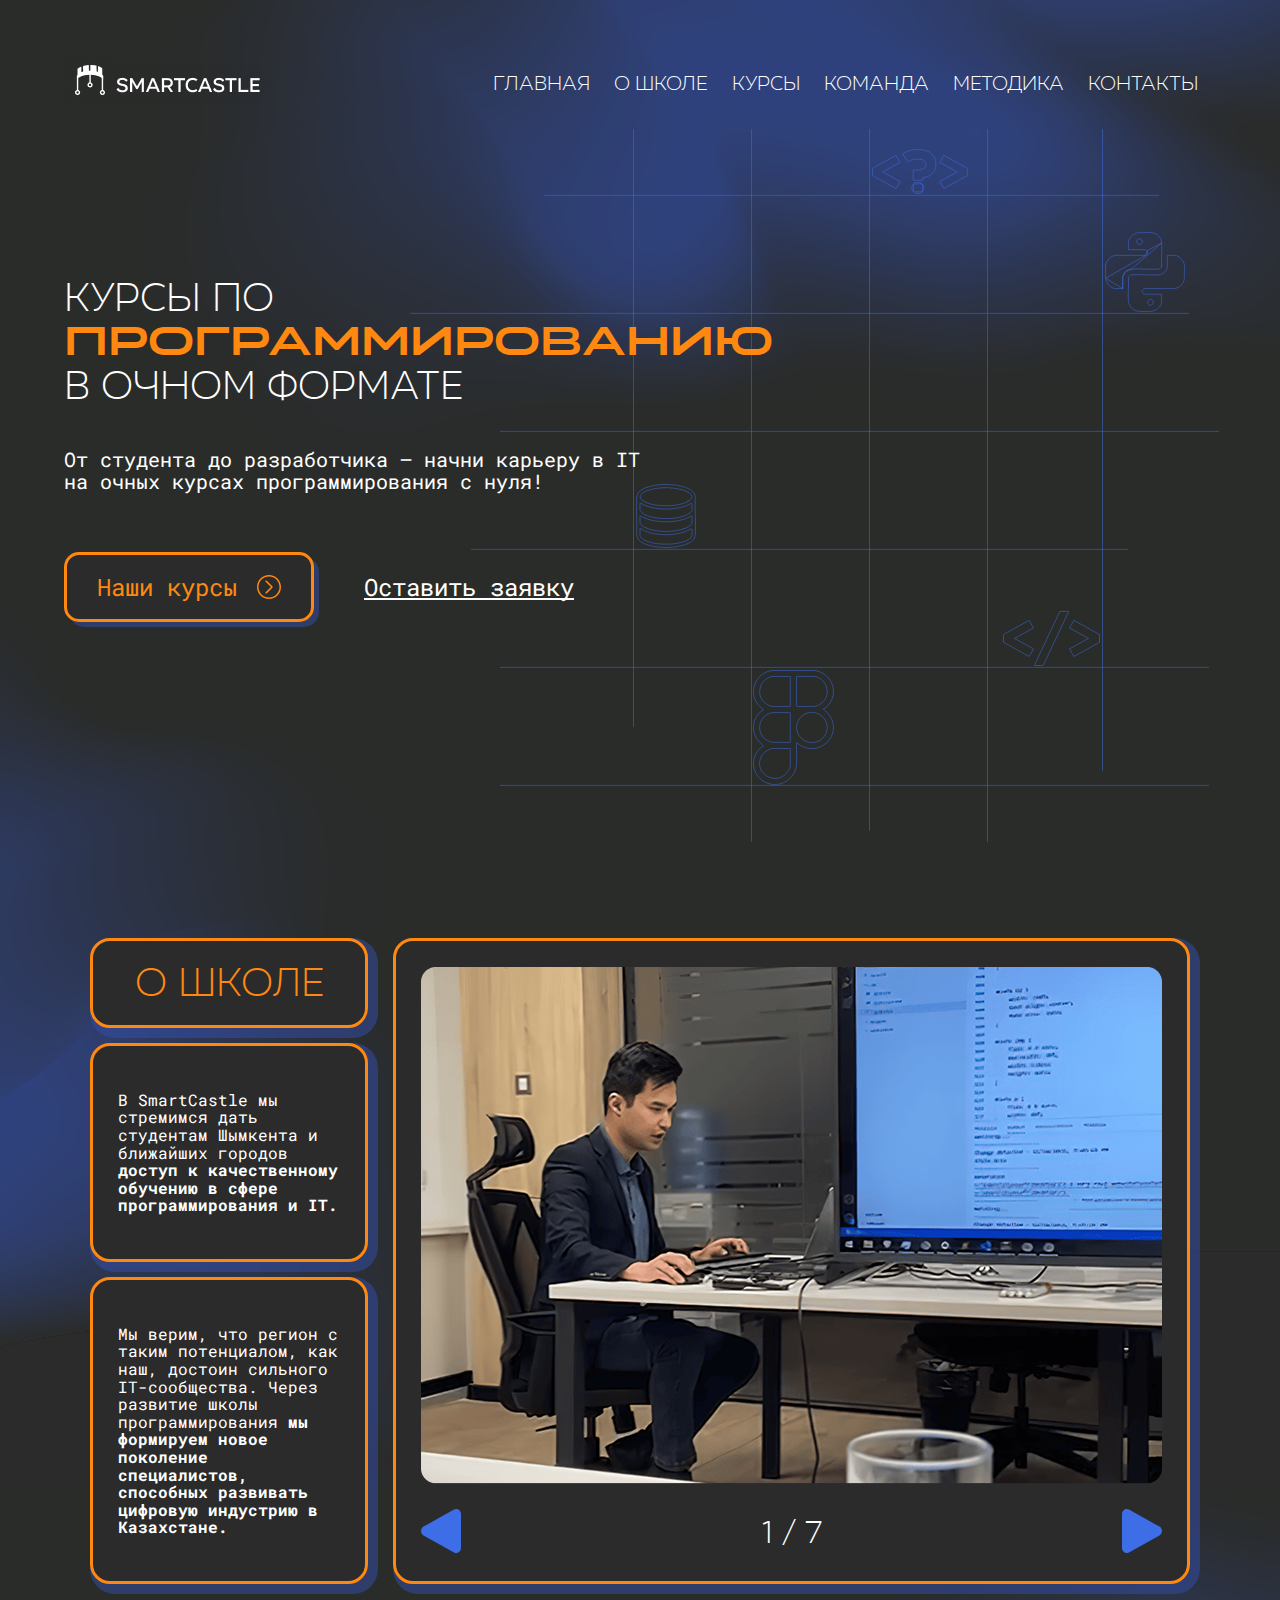
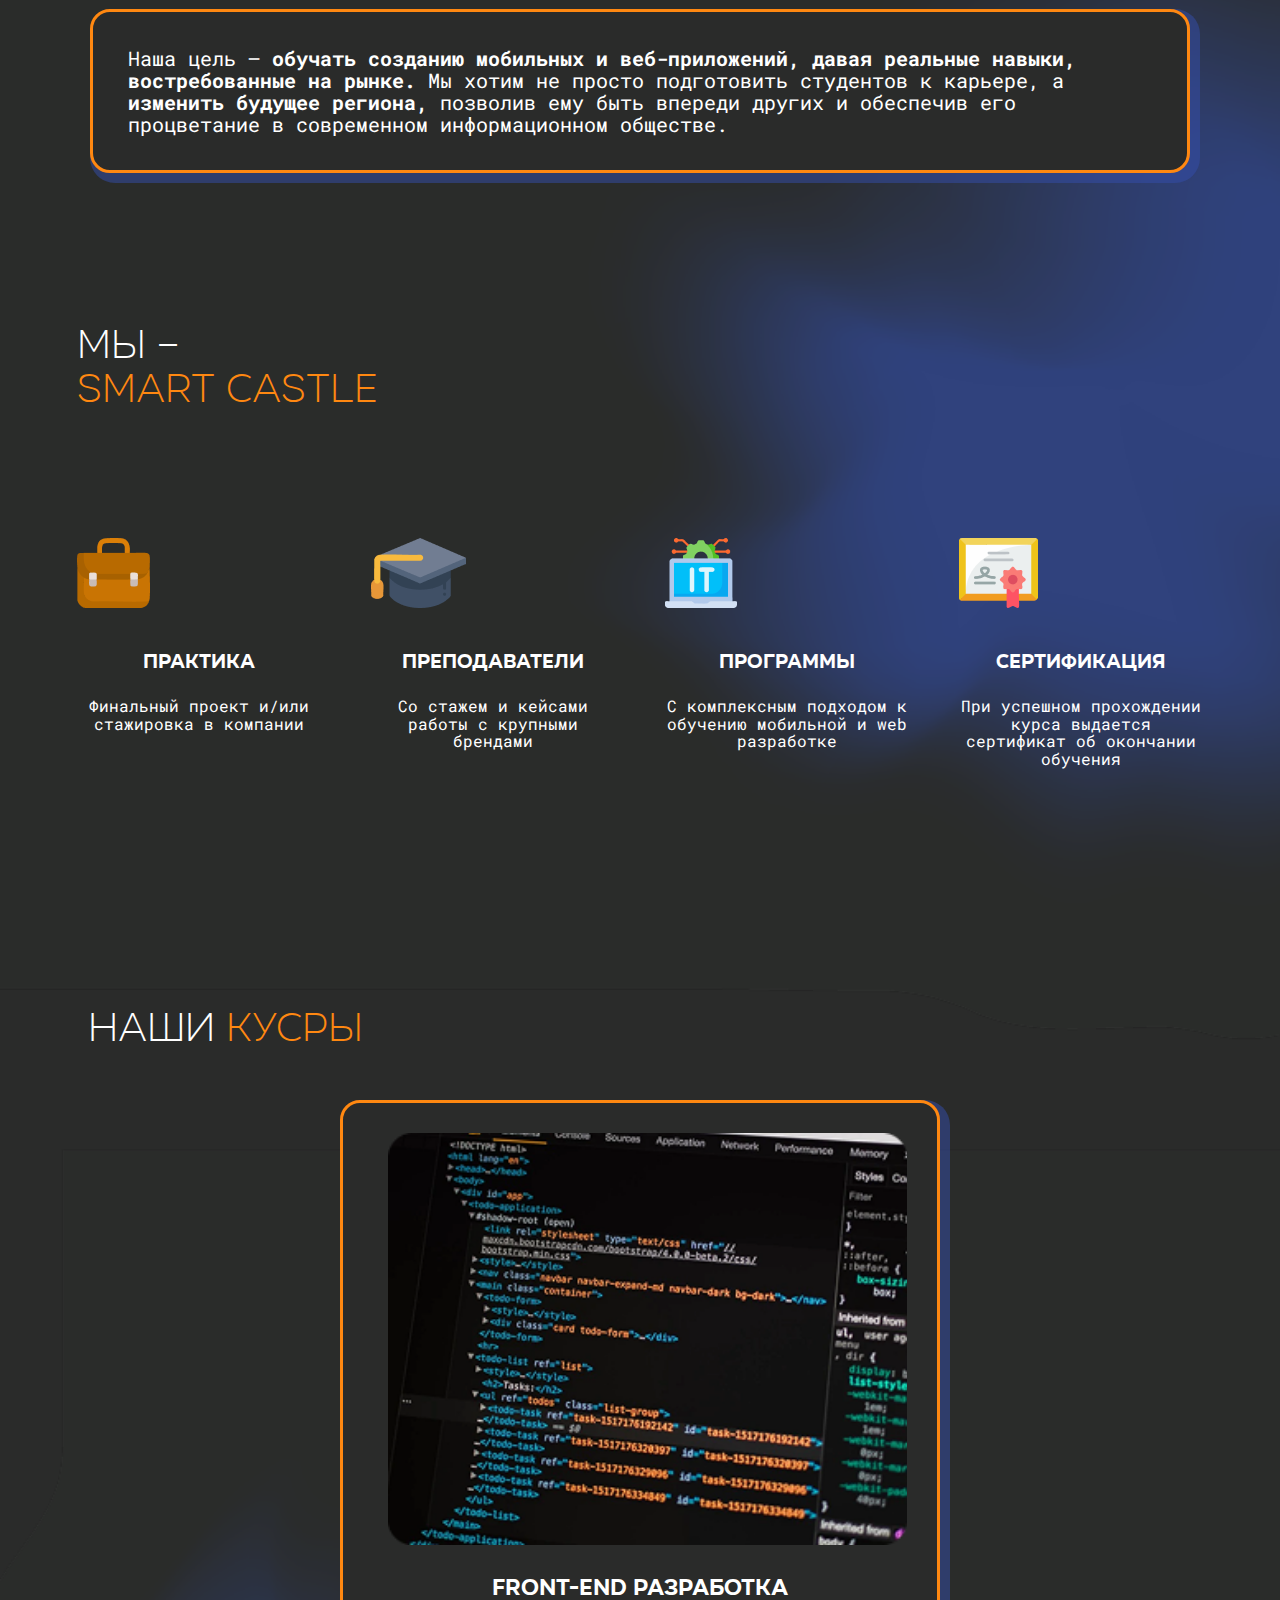
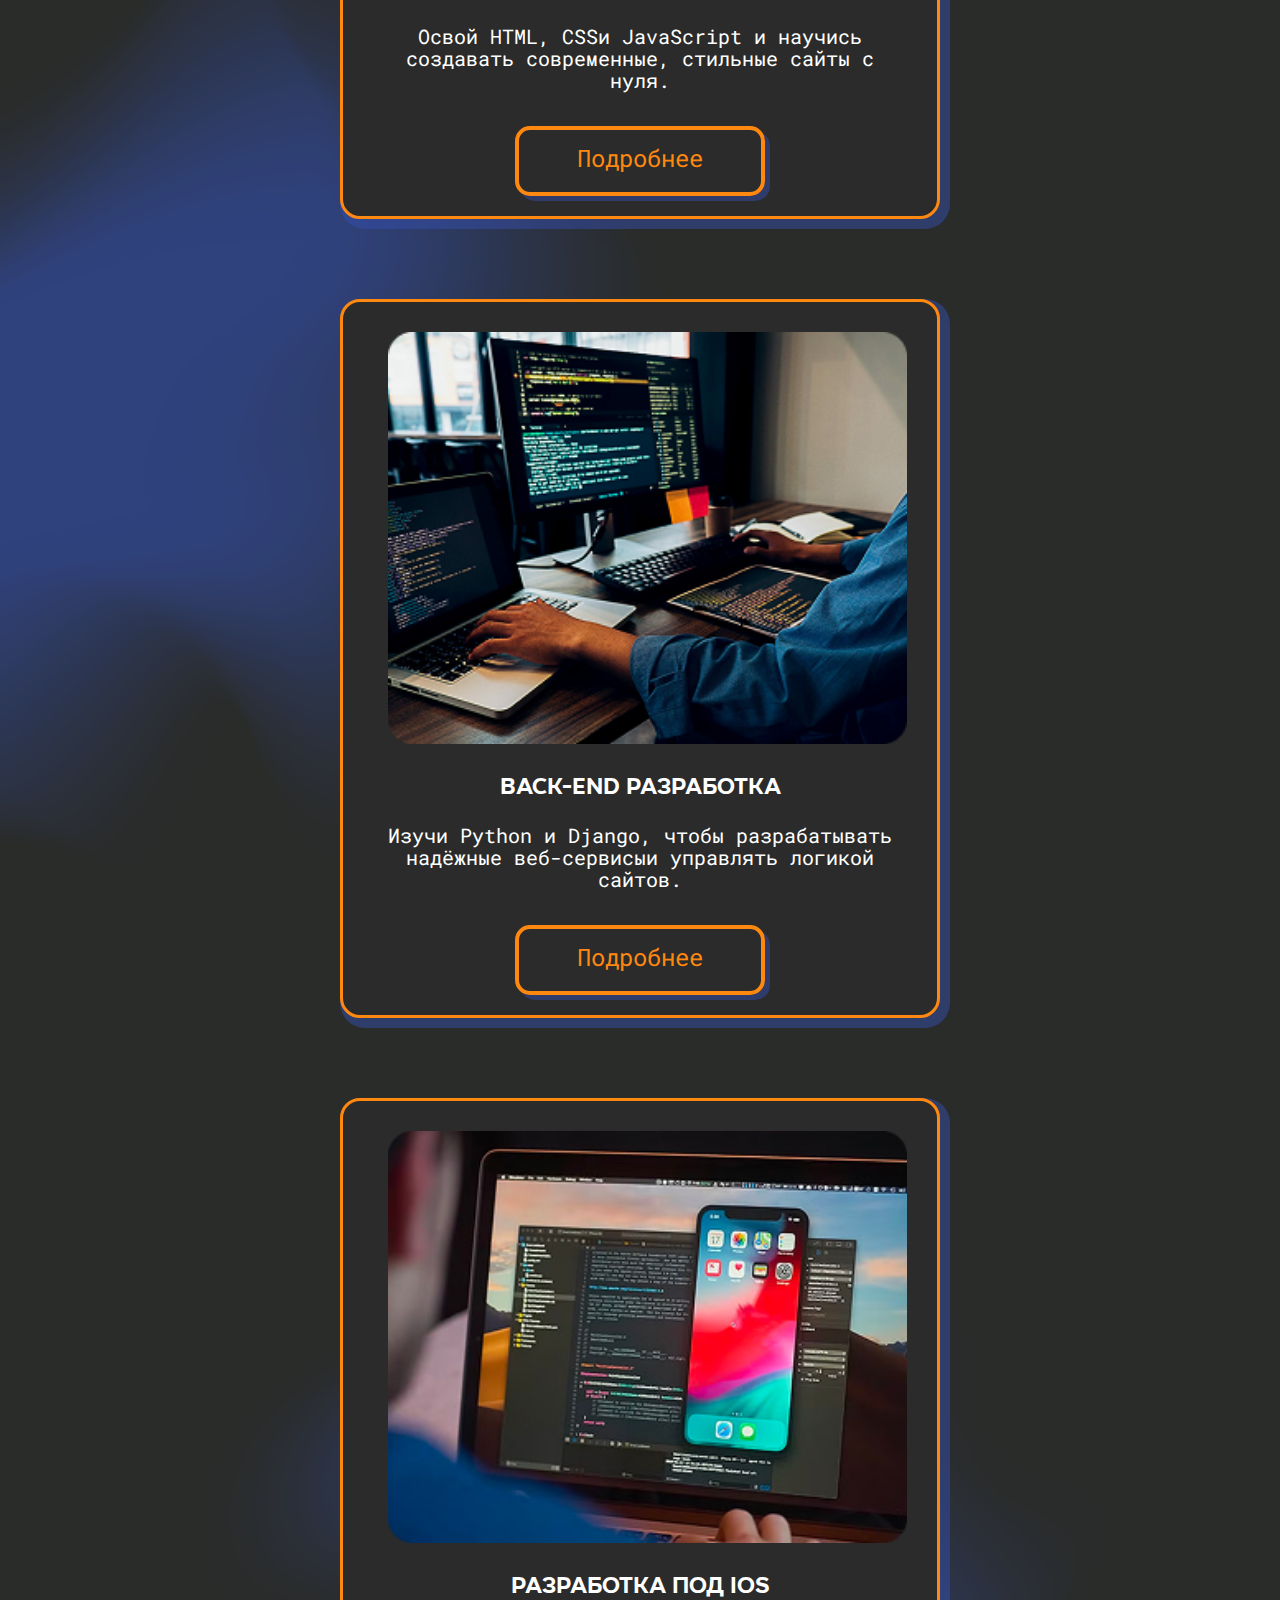
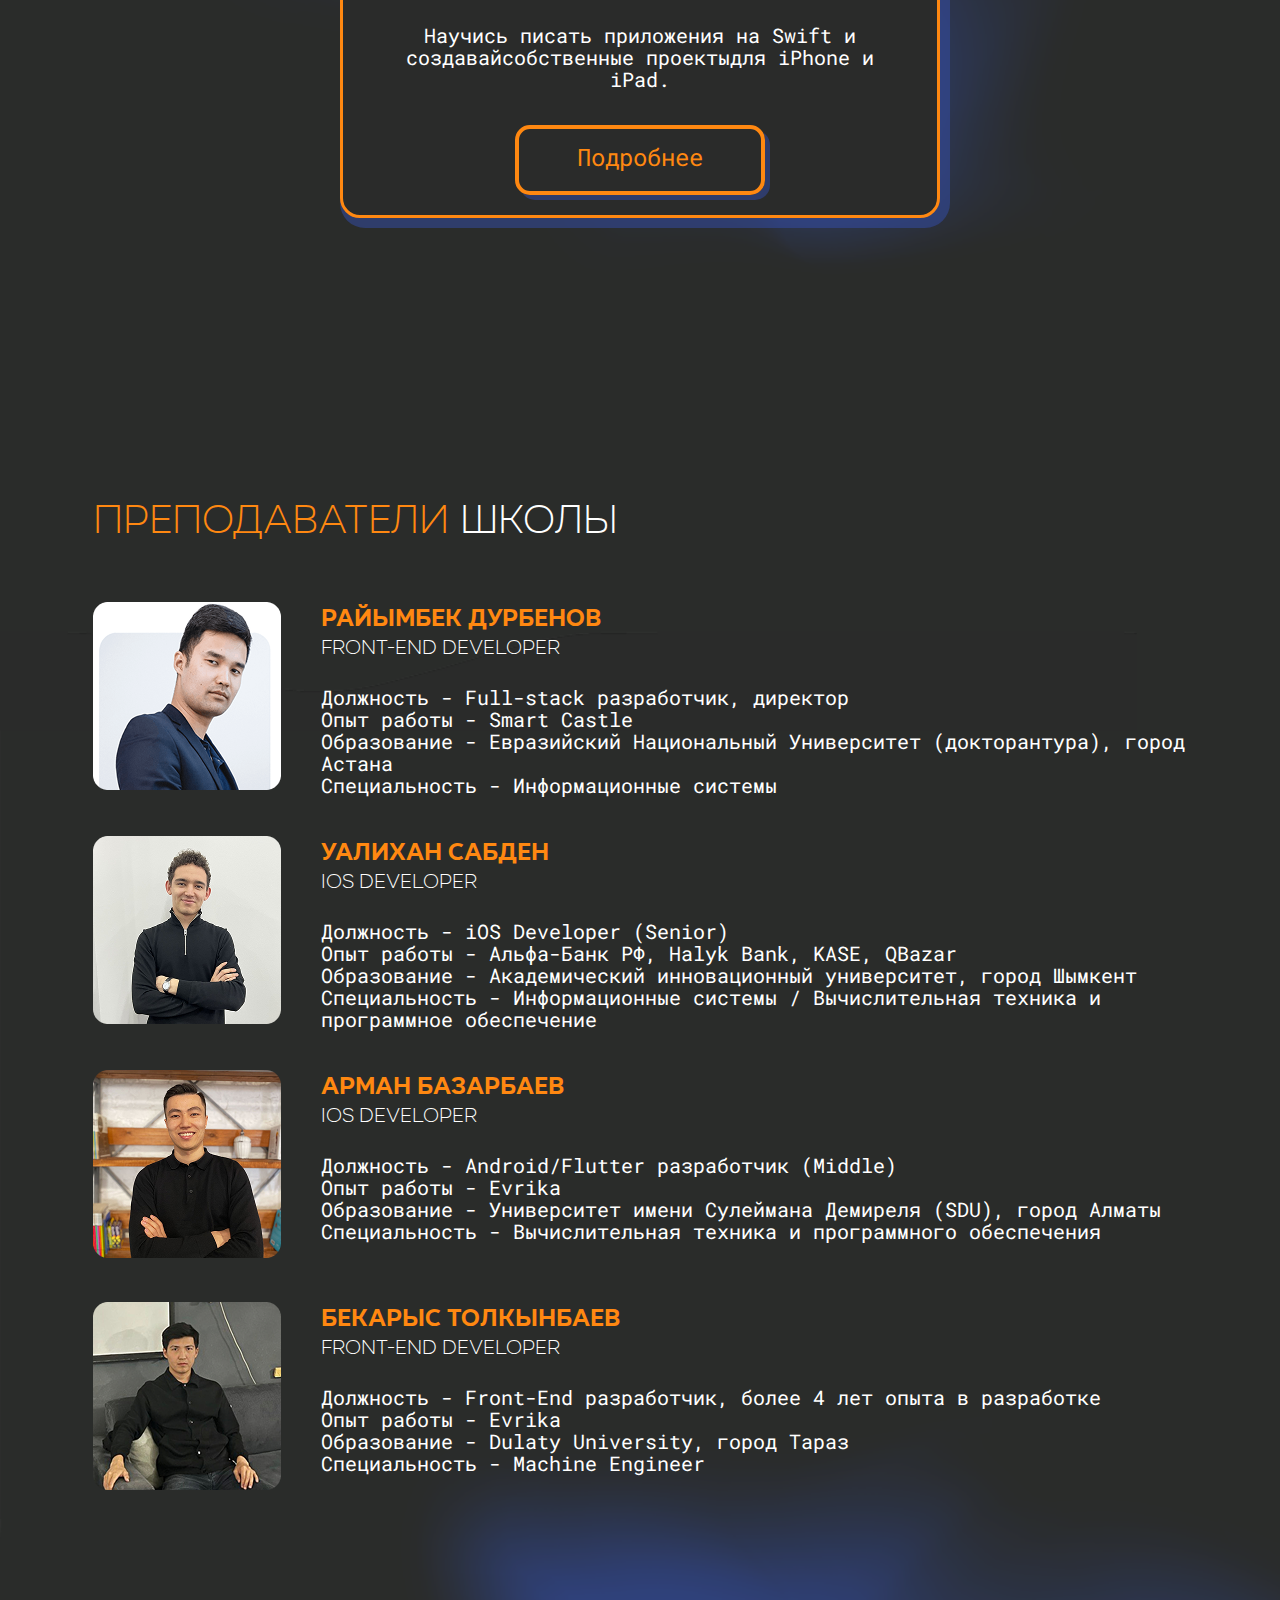
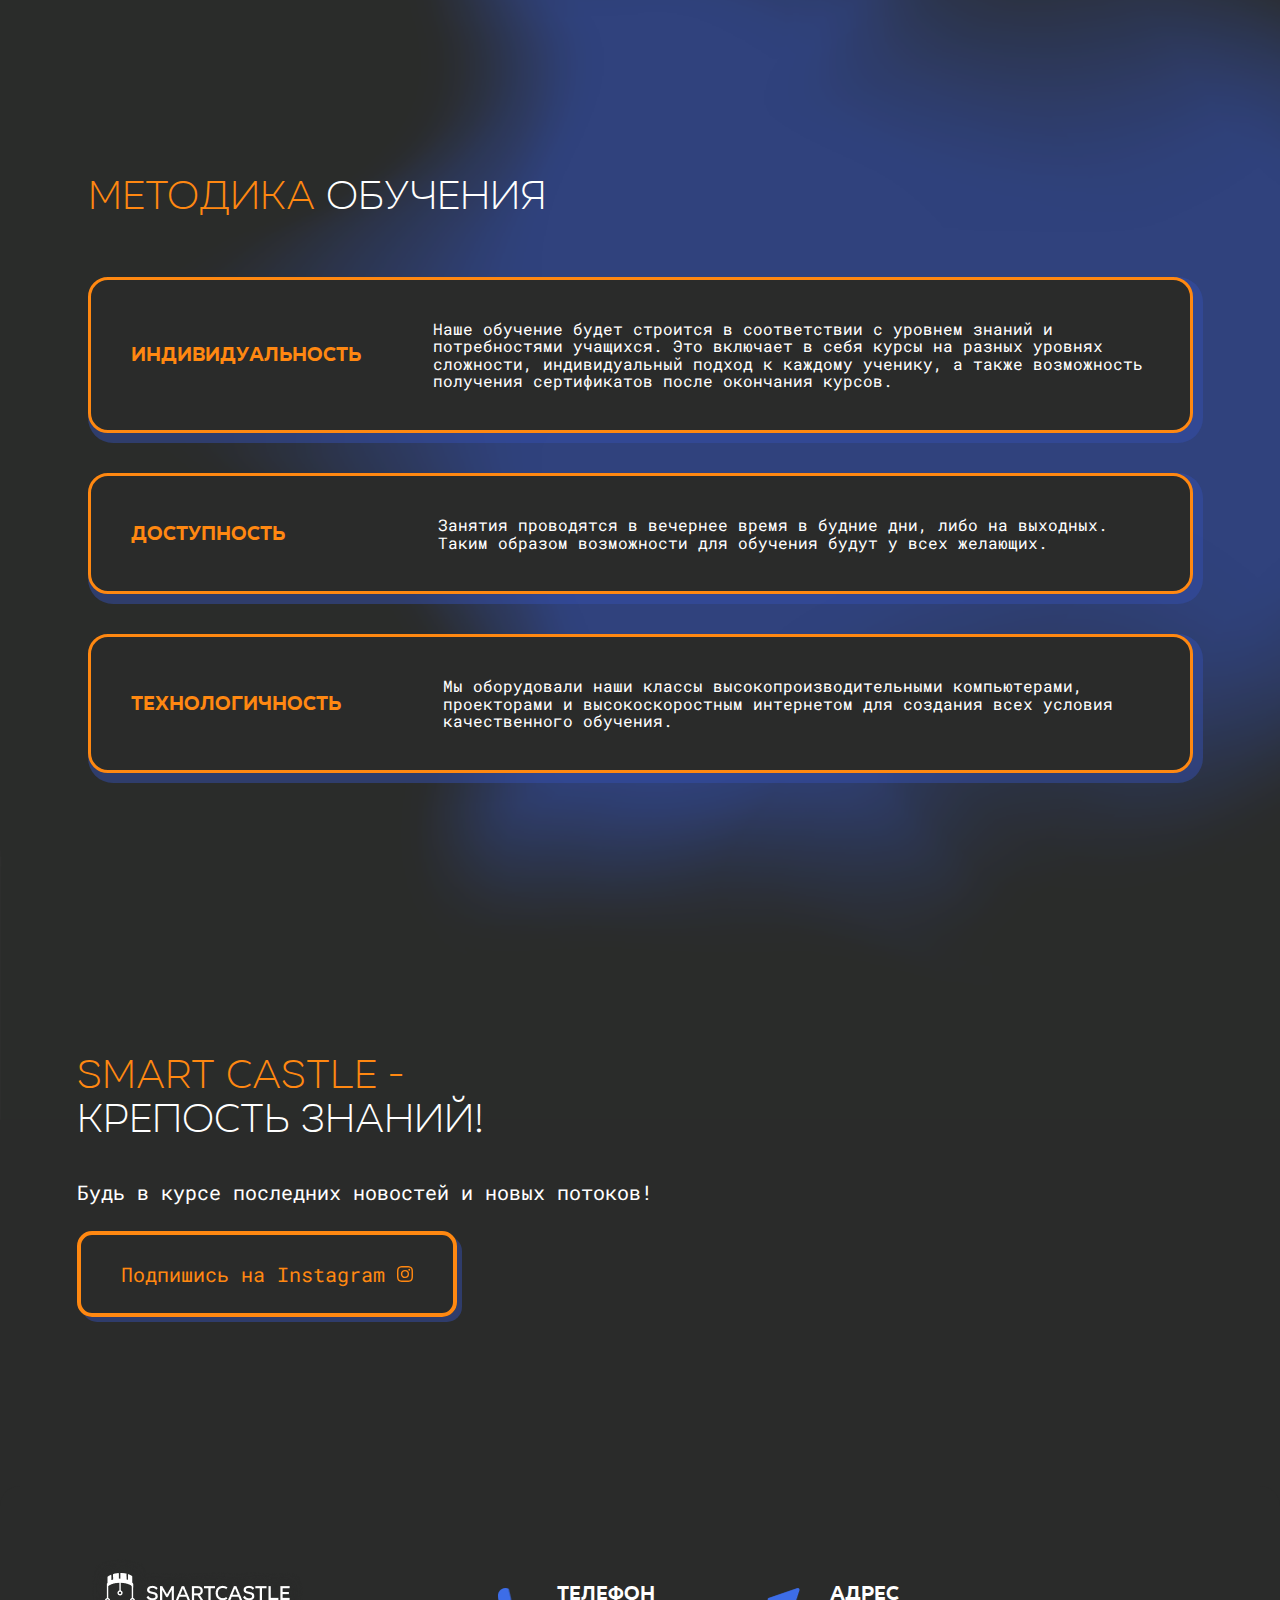
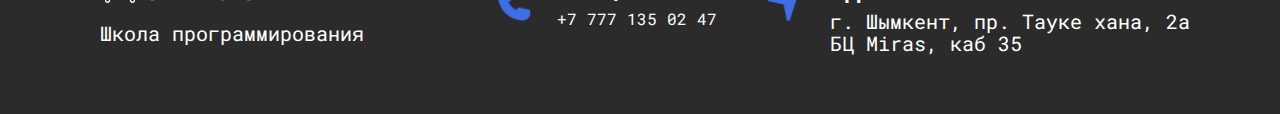
==== commit b2377ea9: "second commit" ====
--- a/index.html
+++ b/index.html
@@ -8,9 +8,10 @@
 	</head>
 	<body>
 		<div class="wrapper">
+			<button id="scrollToTopBtn" class="scroll-to-top">></button>
 			<div id="header-placeholder"></div>
 			<main class="main">
-				<section class="main__section1 section1">
+				<section id="main" class="main__section1 section1">
 					<div class="main-section1__container">
 						<img
 							src="src/assets/logo-mobile.png"
@@ -29,7 +30,7 @@
 							на очных курсах программирования с нуля!
 						</p>
 						<div class="main-section1__btns">
-							<button class="main-section1__btn1">
+							<a href="#course" class="main-section1__btn1">
 								Наши курсы
 								<svg
 									class="main-section__btn-svg"
@@ -62,13 +63,15 @@
 										</g>
 									</g>
 								</svg>
-							</button>
-							<button class="main-section1__btn2">Оставить заявку</button>
+							</a>
+							<a href="frontend.html#signup" class="main-section1__btn2"
+								>Оставить заявку</a
+							>
 						</div>
 					</div>
 				</section>
 
-				<section class="main__section2 section2">
+				<section id="about" class="main__section2 section2">
 					<div class="main-section2__container">
 						<div class="main-section2__wrap">
 							<div class="main-section2__school-wrap">
@@ -196,7 +199,7 @@
 						</div>
 					</div>
 				</section>
-				<section class="main__section4 section4">
+				<section id="course" class="main__section4 section4">
 					<div class="main-section4__container">
 						<h2 class="main-section4__title">НАШИ <span>КУСРЫ</span></h2>
 						<div class="main-section4__courses">
@@ -213,13 +216,15 @@
 									Освой HTML, CSSи JavaScript и научись создавать современные,
 									стильные сайты с нуля.
 								</p>
-								<a class="main-section4__courses-btn" href="#">Подробнее</a>
+								<a class="main-section4__courses-btn" href="frontend.html"
+									>Подробнее</a
+								>
 							</div>
 							<div class="main-section4__courses-wrapper1">
 								<img
 									class="main-section4__courses-img"
 									src="src/assets/backend.png"
-									alt="frontimg"
+									alt="backendimg"
 								/>
 								<h3 class="main-section4__courses-title1">
 									back-end разработка
@@ -228,13 +233,15 @@
 									Изучи Python и Django, чтобы разрабатывать надёжные
 									веб-сервисыи управлять логикой сайтов.
 								</p>
-								<a class="main-section4__courses-btn" href="#">Подробнее</a>
+								<a class="main-section4__courses-btn" href="backend.html"
+									>Подробнее</a
+								>
 							</div>
 							<div class="main-section4__courses-wrapper1">
 								<img
 									class="main-section4__courses-img"
 									src="src/assets/ios.png"
-									alt="frontimg"
+									alt="iosimg"
 								/>
 								<h3 class="main-section4__courses-title1">
 									разработка под ios
@@ -243,12 +250,14 @@
 									Научись писать приложения на Swift и создавайсобственные
 									проектыдля iPhone и iPad.
 								</p>
-								<a class="main-section4__courses-btn" href="#">Подробнее</a>
-							</div>
-						</div>
-					</div>
-				</section>
-				<section class="main__section5 section5">
+								<a class="main-section4__courses-btn" href="ios.html"
+									>Подробнее</a
+								>
+							</div>
+						</div>
+					</div>
+				</section>
+				<section id="mentors" class="main__section5 section5">
 					<div class="main-section5__container">
 						<h3 class="main-section5__title">
 							Преподаватели <span>школы</span>
@@ -340,7 +349,7 @@
 						</div>
 					</div>
 				</section>
-				<section class="main__section6 section6">
+				<section id="methods" class="main__section6 section6">
 					<div class="main-section6__container">
 						<div class="main-section6__container-wrp">
 							<h3 class="main-section6__title">
@@ -404,44 +413,7 @@
 					</div>
 				</section>
 			</main>
-			<footer class="footer footer_page">
-				<div class="footer__container">
-					<div class="footer__logo-wrp">
-						<img class="footer__logo" src="src/assets/logo.png" alt="logo" />
-						<h3 class="footer__title">Школа программирования</h3>
-					</div>
-					<div class="footer__contacts">
-						<div class="footer-contacts__block1">
-							<img
-								width="33"
-								height="33"
-								class="foonter__phone-img"
-								src="src/assets/icons/phone.png"
-								alt="phone"
-							/>
-							<div>
-								<p class="footer-contacts__block1-phone">телефон</p>
-								<p class="footer-contacts__block1-number">+7 777 135 02 47</p>
-							</div>
-						</div>
-						<div class="footer-contacts__block2">
-							<img
-								width="33"
-								height="33"
-								class="footer__location-img"
-								src="src/assets/icons/location.png"
-								alt="location"
-							/>
-							<div>
-								<p class="footer-contacts__block2-phone">Адрес</p>
-								<p class="footer-contacts__block2-number">
-									г. Шымкент, пр. Тауке хана, 2а <br />БЦ Miras, каб 35
-								</p>
-							</div>
-						</div>
-					</div>
-				</div>
-			</footer>
+			<div id="footer-placeholder"></div>
 		</div>
 		<script src="src/js/index.js"></script>
 	</body>
--- a/src/css/style.css
+++ b/src/css/style.css
@@ -181,6 +181,7 @@
 	padding-top: 60px;
 	display: flex;
 	flex-direction: row;
+	align-items: center;
 	gap: 50px;
 }
 .main-section1__btn1 {
@@ -201,6 +202,7 @@
 	color: #f81;
 	cursor: pointer;
 	box-shadow: 5px 5px 0 0 rgba(51, 78, 172, 0.5);
+	text-decoration: none;
 }
 .main-section1__btn1:hover {
 	background-color: #f81;
@@ -779,6 +781,32 @@
 	margin-right: 30px;
 	margin-top: 10px;
 }
+
+.scroll-to-top {
+	position: fixed;
+	bottom: 40px;
+	right: 40px;
+	display: none;
+	border: 3px solid #f81;
+	border-radius: 50px;
+	background-color: transparent;
+	color: white;
+	padding: 0px 20px;
+	font-size: 20px;
+	cursor: pointer;
+	z-index: 1000;
+	transform: rotate(-90deg);
+	font-family: 'Organetto', sans-serif;
+	font-weight: 300;
+	font-size: 64px;
+	line-height: 110%;
+	color: #3d6de7;
+}
+
+.scroll-to-top:hover {
+	background-color: #555;
+}
+
 /* RESPONSIVE DESIGN */
 @media (max-width: 1536px) {
 	.main__section1 {
@@ -815,7 +843,7 @@
 		margin: 0 auto;
 	}
 	.main-section2__container {
-		max-width: 1100px;
+		max-width: 1200px;
 		margin: 0 auto;
 	}
 	.main-section2__about {
@@ -855,7 +883,6 @@
 @media (max-width: 1280px) {
 	.wrapper {
 		width: 100%;
-		border: 1px solid red;
 	}
 	.menu__list li a {
 		margin-right: 20px;
@@ -1397,7 +1424,7 @@
 	/* Footer */
 
 	.footer__container {
-		margin: 0;
+		margin: 0 auto;
 		display: flex;
 		gap: 50px;
 		flex-direction: column-reverse;
